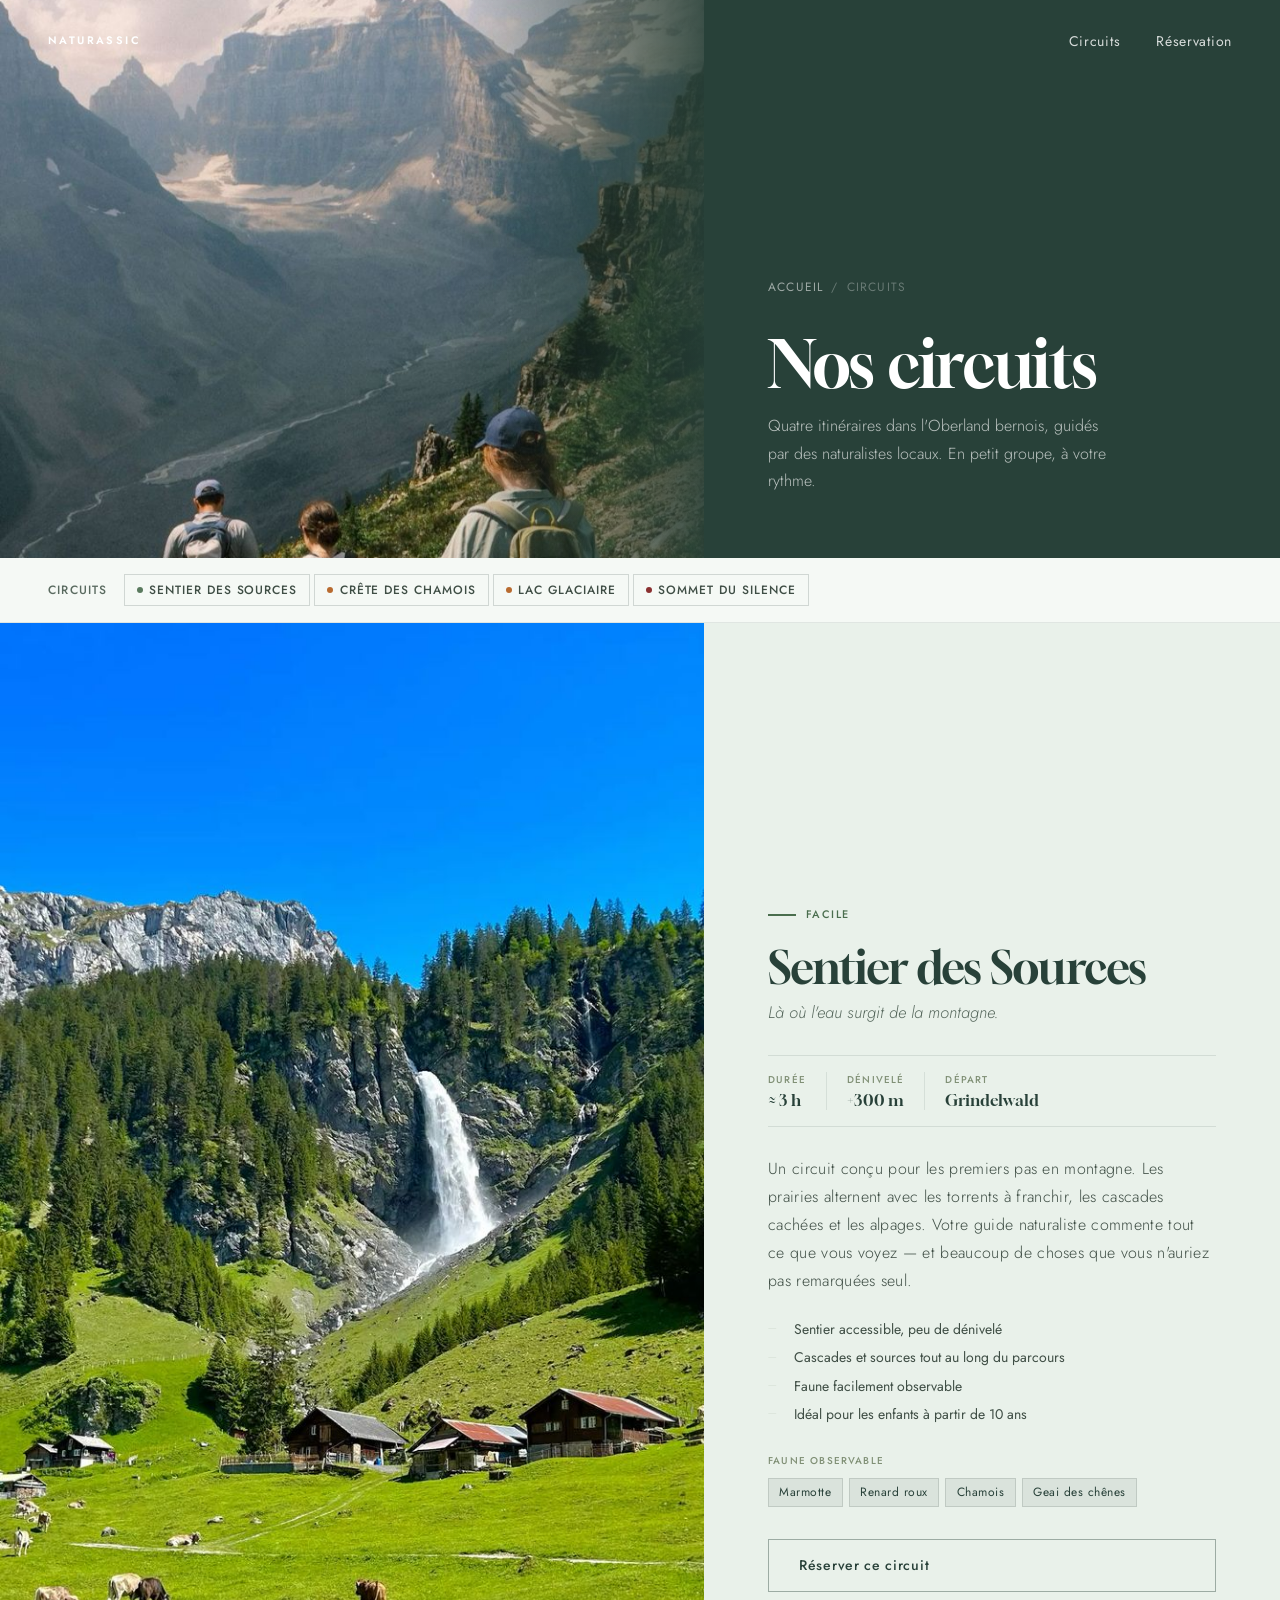
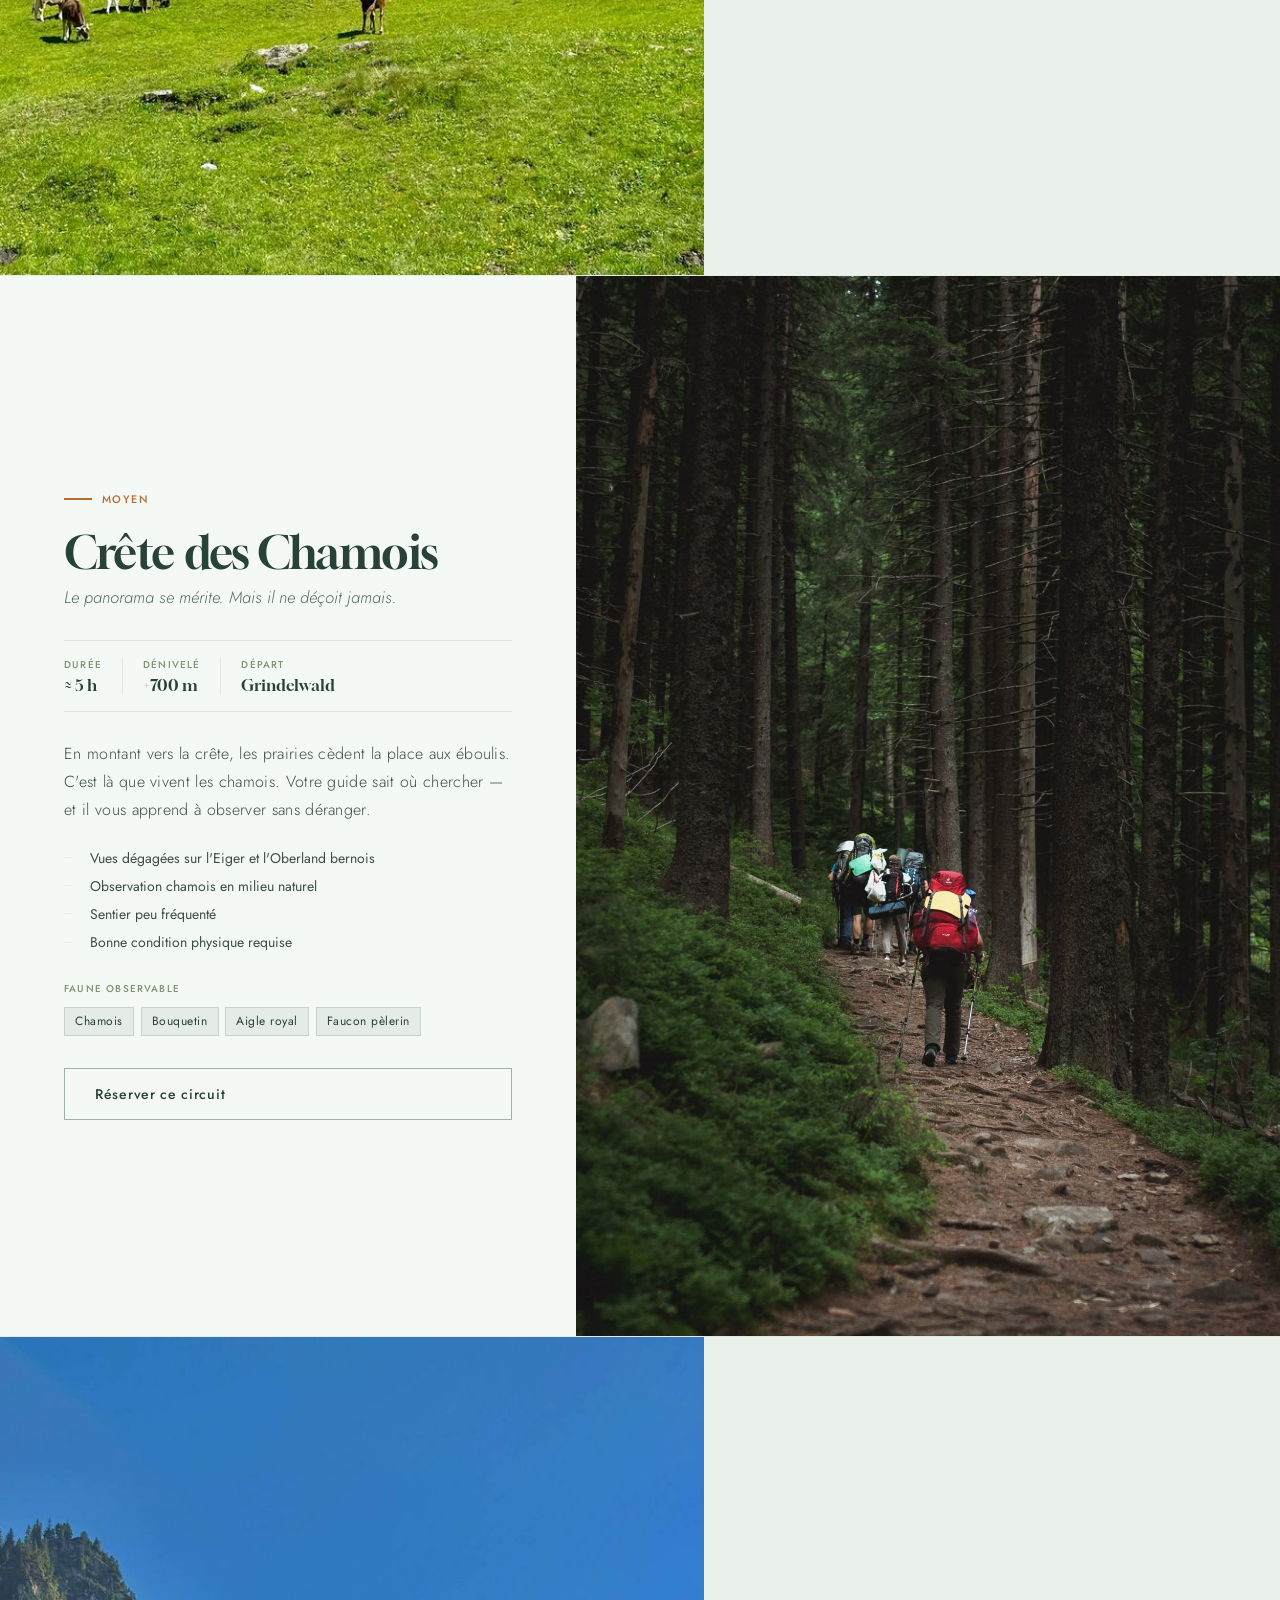
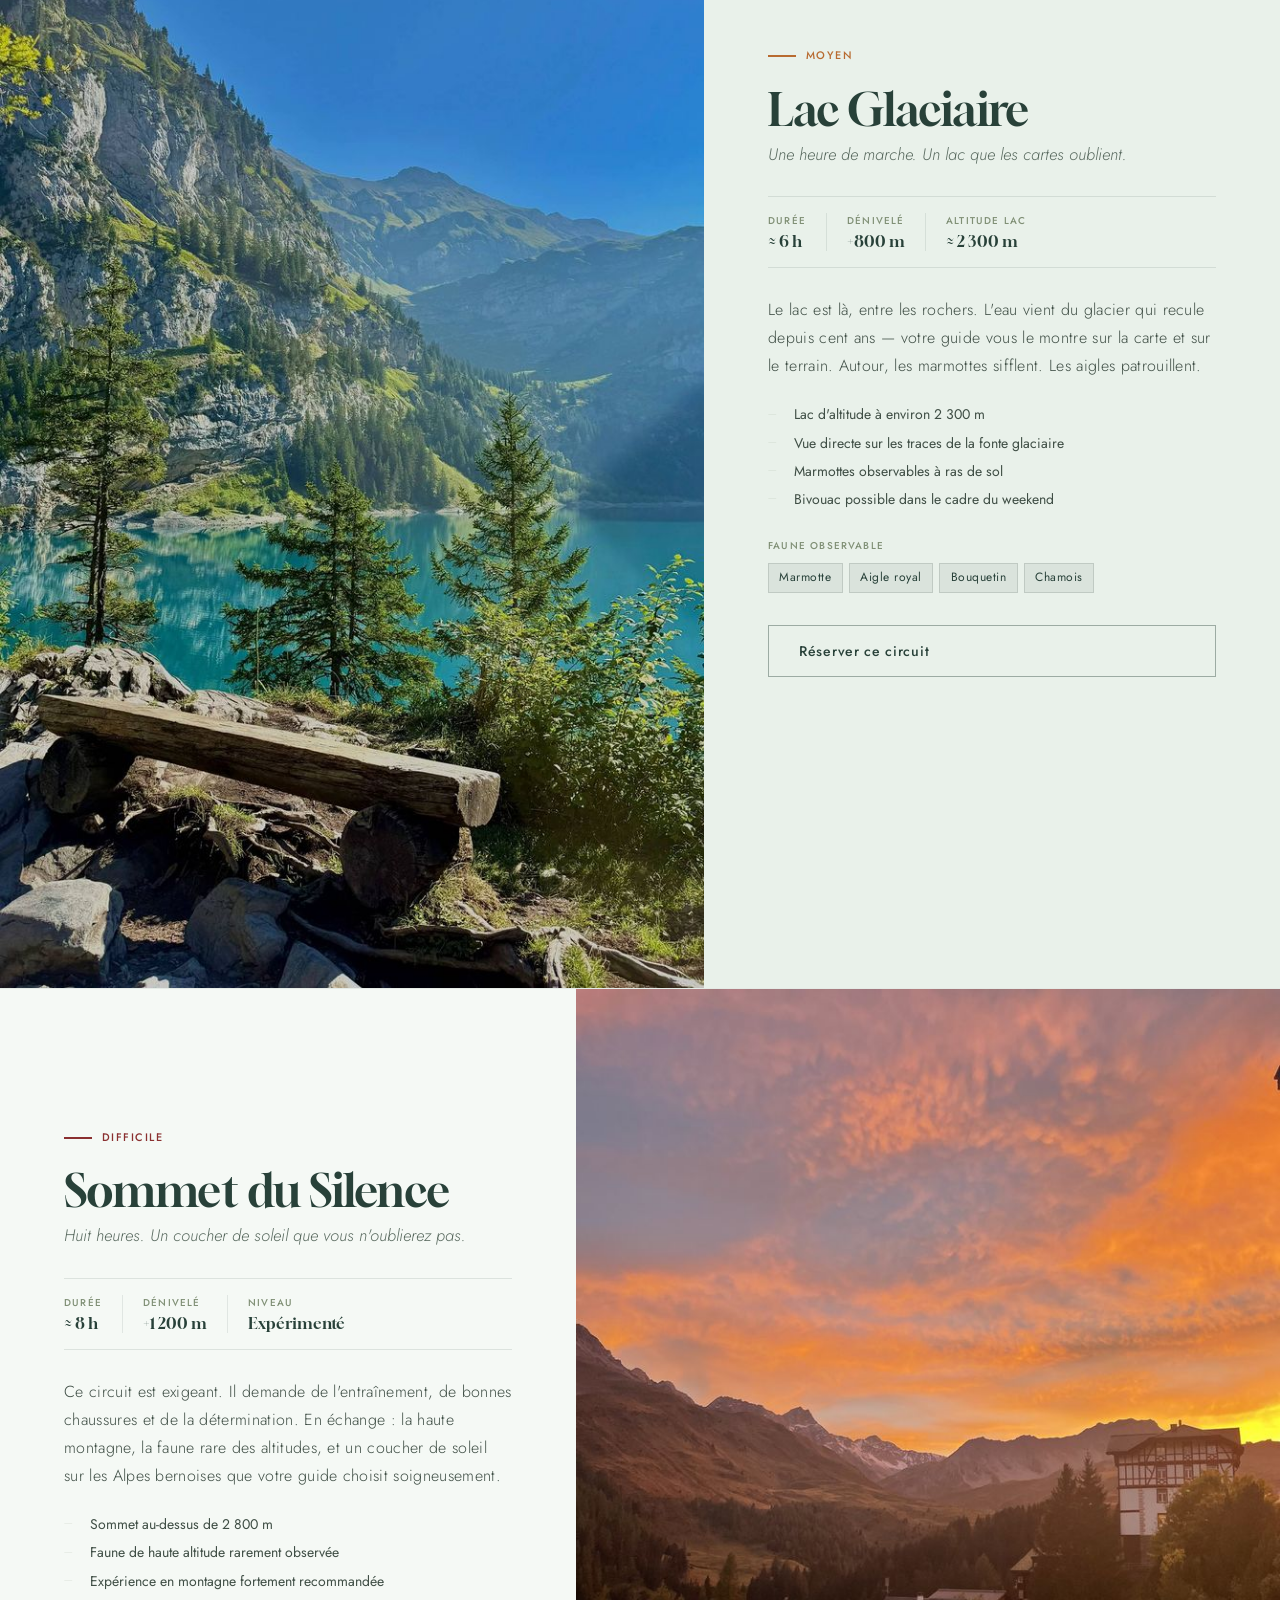
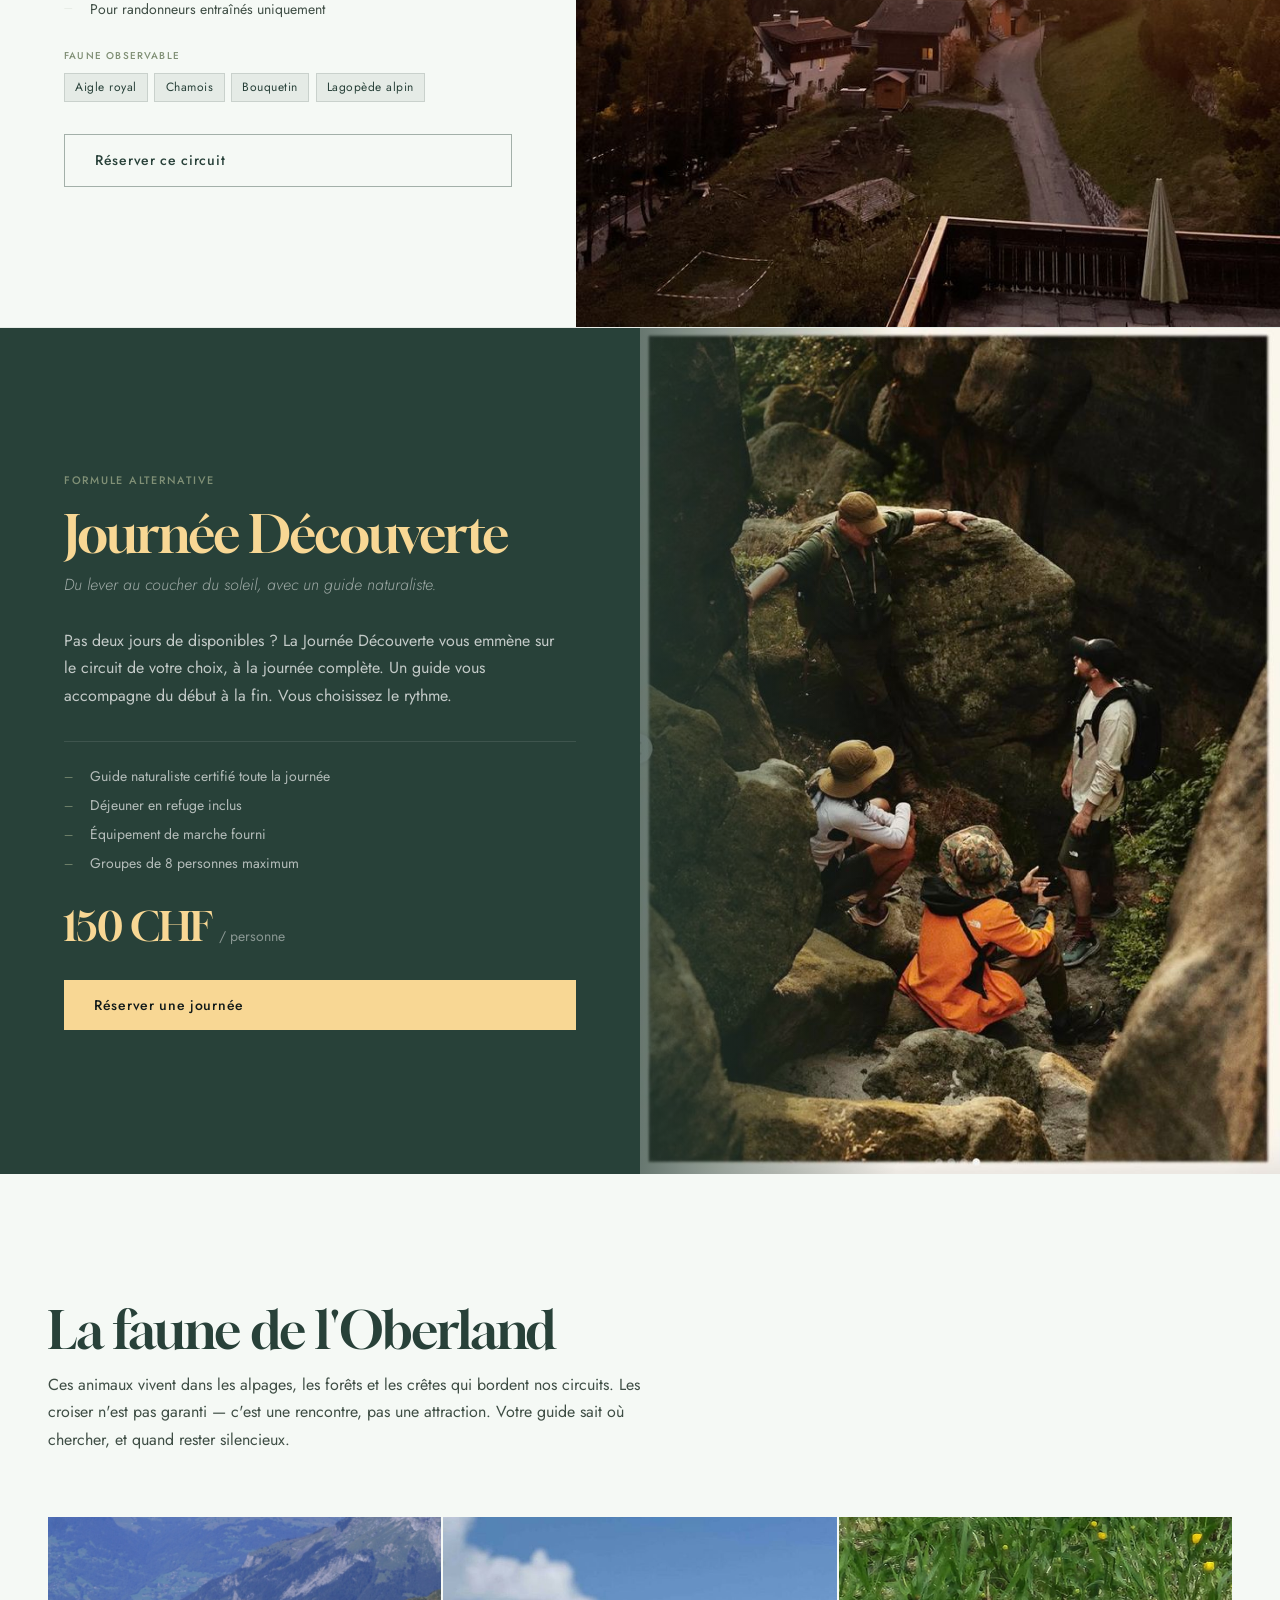
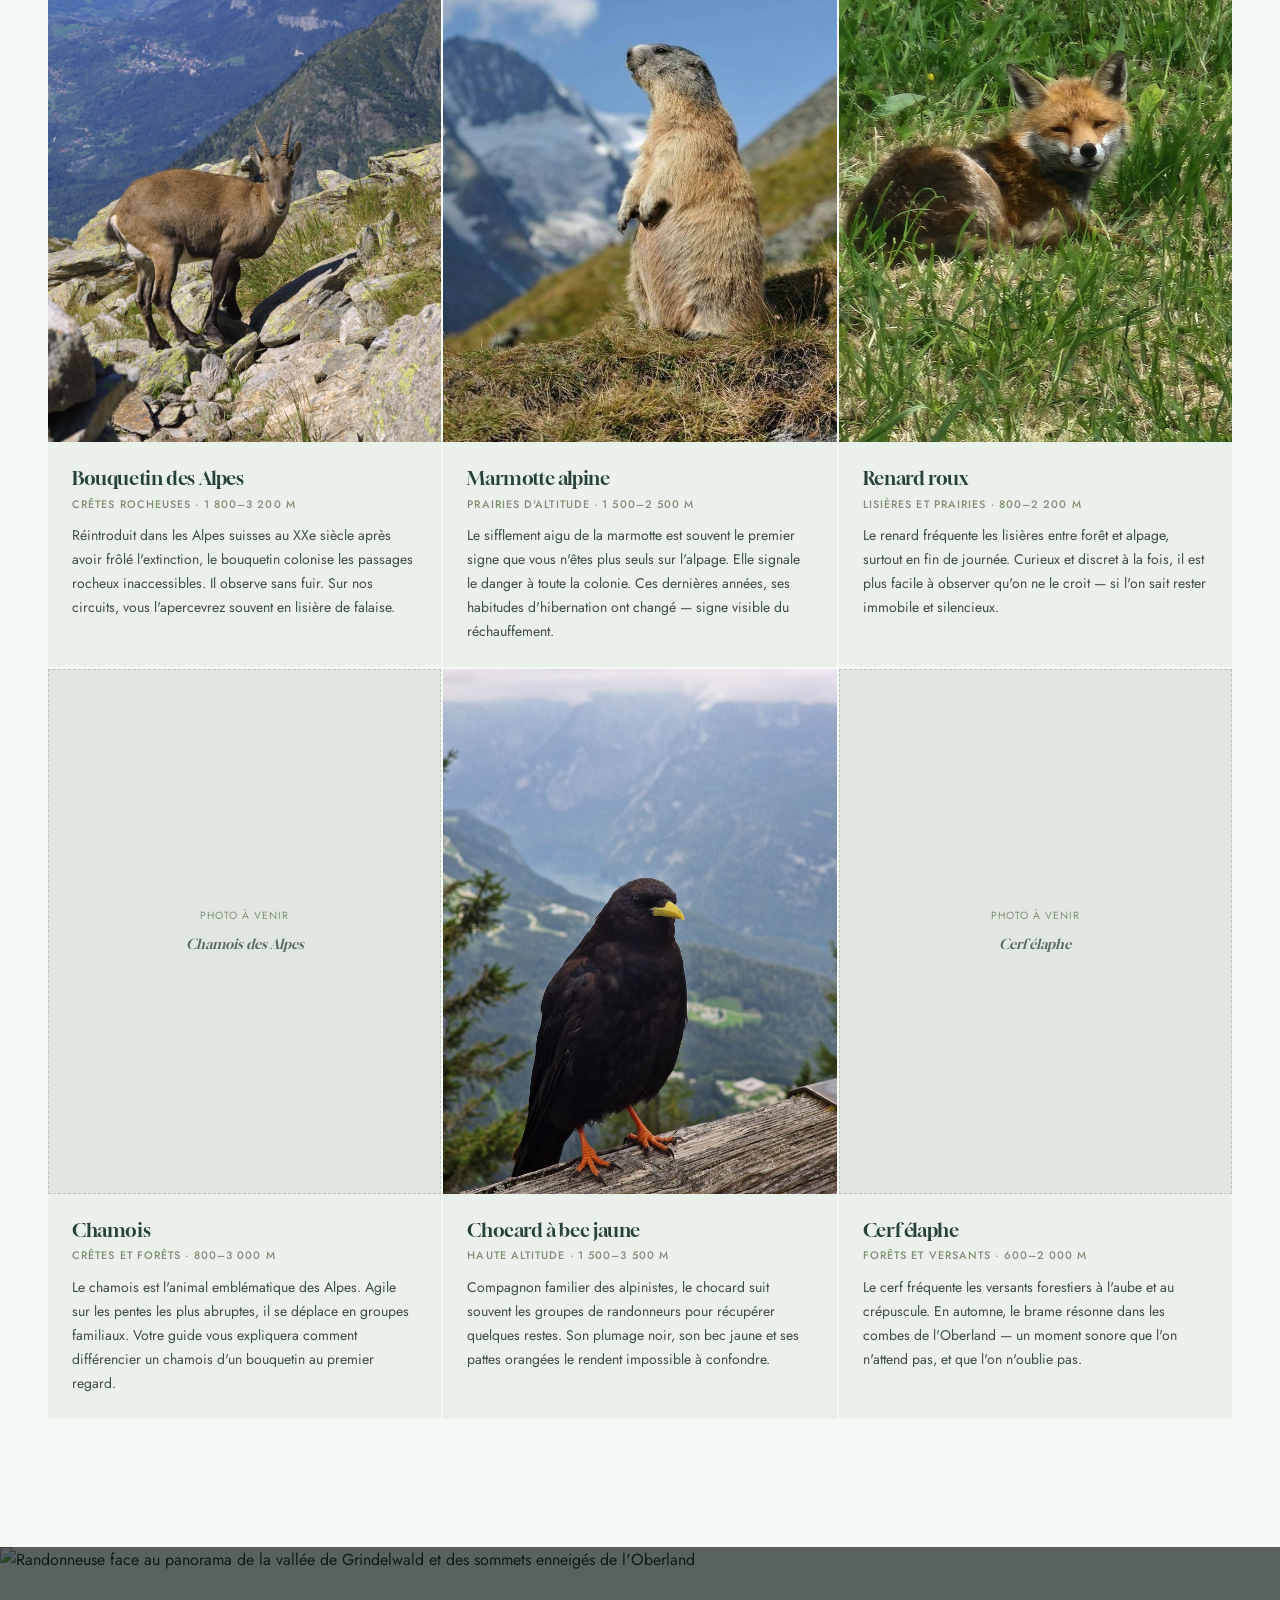
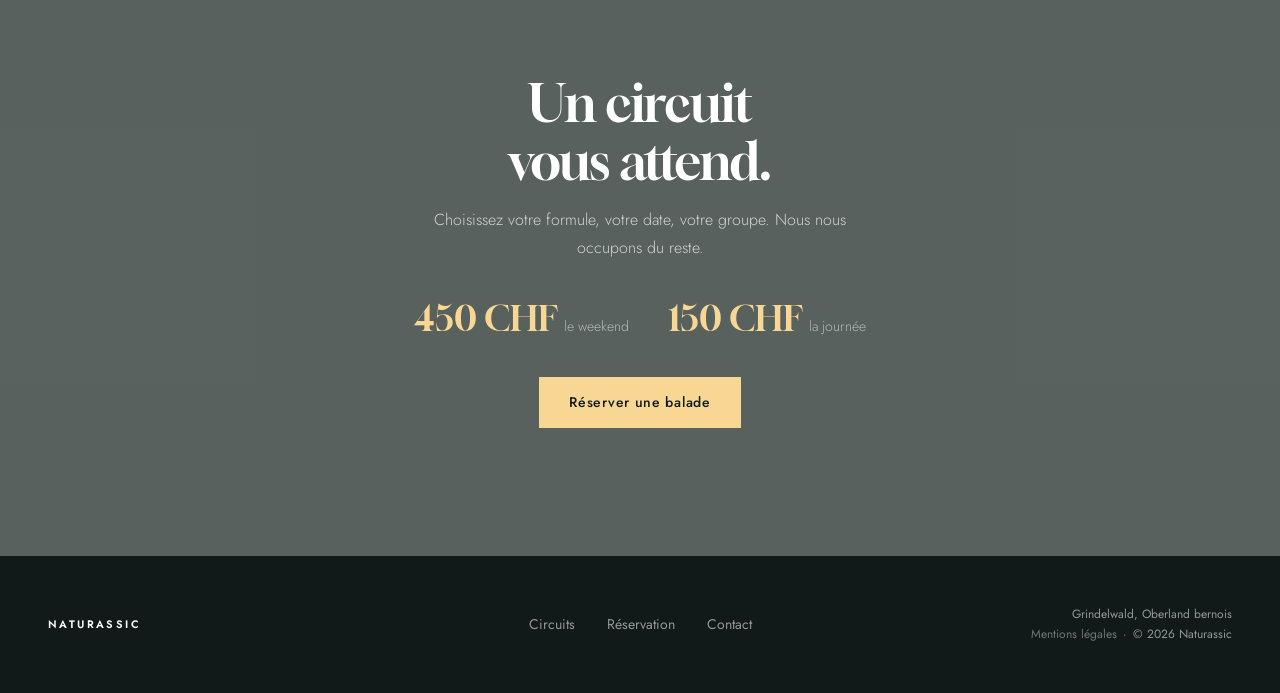
==== circuits.html @ 66b1590e "Initial commit: Naturassic website - 3 pages (Accueil, Circuits+Faune, Réservation) - Accueil: Hero " ====
<!DOCTYPE html>
<html lang="fr">
<head>
  <meta charset="UTF-8">
  <meta name="viewport" content="width=device-width, initial-scale=1.0">

  <title>Nos circuits — Naturassic · Balades nature à Grindelwald</title>
  <meta name="description" content="Découvrez les 4 circuits guidés de Naturassic dans l'Oberland bernois : du Sentier des Sources au Sommet du Silence. Faune alpine, petits groupes, tout inclus.">

  <meta property="og:title"       content="Circuits Naturassic — Grindelwald, Oberland bernois">
  <meta property="og:description" content="4 itinéraires guidés dans les Alpes suisses. Chamois, marmottes, bouquetins — en petit groupe avec un naturaliste local.">
  <meta property="og:type"        content="website">

  <link rel="preconnect" href="https://fonts.googleapis.com">
  <link rel="preconnect" href="https://fonts.gstatic.com" crossorigin>
  <link href="https://fonts.googleapis.com/css2?family=Gloock&family=Jost:ital,wght@0,300;0,400;0,500;0,600;1,300;1,400&display=swap" rel="stylesheet">

  <link rel="stylesheet" href="assets/css/style.css">
  <link rel="stylesheet" href="assets/css/circuits.css">
</head>
<body>

  <!-- ===================================================
       NAVIGATION
  =================================================== -->
  <nav class="nav" role="navigation" aria-label="Navigation principale">
    <a href="index.html" class="nav-logo" aria-label="Naturassic — Accueil">Naturassic</a>
    <ul class="nav-links" role="list">
      <li><a href="circuits.html" aria-current="page">Circuits</a></li>
      <li><a href="reservation.html">Réservation</a></li>
    </ul>
  </nav>


  <!-- ===================================================
       EN-TÊTE PAGE CIRCUITS
  =================================================== -->
  <section class="circuits-page-header" aria-labelledby="circuits-page-title">

    <div class="circuits-page-header-image">
      <img
        src="Dossier%20images%20client%20nature%20claude/image%207.jpg"
        alt="Trois randonneurs de dos sur un sentier alpin en direction d'un sommet enneigé et d'un glacier"
        loading="eager"
        fetchpriority="high"
        width="800"
        height="1200"
      >
    </div>

    <div class="circuits-page-header-text">
      <nav class="breadcrumb" aria-label="Fil d'Ariane">
        <a href="index.html">Accueil</a>
        <span aria-hidden="true">/</span>
        <span aria-current="page">Circuits</span>
      </nav>
      <h1 id="circuits-page-title">Nos circuits</h1>
      <p class="circuits-page-header-intro">
        Quatre itinéraires dans l'Oberland bernois,
        guidés par des naturalistes locaux.
        En petit groupe, à votre rythme.
      </p>
    </div>

  </section>


  <!-- ===================================================
       SOMMAIRE — Ancres rapides
  =================================================== -->
  <nav class="circuits-nav" aria-label="Accès rapide aux circuits">
    <div class="circuits-nav-inner">
      <span class="circuits-nav-label">Circuits</span>
      <a href="#sentier-sources" class="circuit-anchor">
        <span class="circuit-anchor-dot dot-facile" aria-hidden="true"></span>
        Sentier des Sources
      </a>
      <a href="#crete-chamois" class="circuit-anchor">
        <span class="circuit-anchor-dot dot-moyen" aria-hidden="true"></span>
        Crête des Chamois
      </a>
      <a href="#lac-glaciaire" class="circuit-anchor">
        <span class="circuit-anchor-dot dot-moyen" aria-hidden="true"></span>
        Lac Glaciaire
      </a>
      <a href="#sommet-silence" class="circuit-anchor">
        <span class="circuit-anchor-dot dot-difficile" aria-hidden="true"></span>
        Sommet du Silence
      </a>
    </div>
  </nav>


  <!-- ===================================================
       CIRCUIT 1 — Sentier des Sources
       Image gauche · Texte droite
  =================================================== -->
  <section class="circuit-row" id="sentier-sources" aria-labelledby="circuit-1-title">

    <div class="circuit-row-image">
      <img
        src="Dossier%20images%20client%20nature%20claude/image%2012.jpg"
        alt="Cascade alpine dans un vallon verdoyant avec des chalets de bois et des vaches en alpage, Oberland bernois"
        loading="lazy"
        width="736"
        height="1308"
      >
    </div>

    <div class="circuit-row-content">
      <span class="circuit-difficulty facile">Facile</span>
      <h2 id="circuit-1-title">Sentier des Sources</h2>
      <p class="circuit-kicker">Là où l'eau surgit de la montagne.</p>

      <!-- ⚠️ Durée et dénivelé : valeurs à confirmer avec le client -->
      <div class="circuit-stats" aria-label="Caractéristiques du circuit">
        <div class="stat-item">
          <span class="stat-label">Durée</span>
          <span class="stat-value">≈ 3 h</span>
        </div>
        <div class="stat-item">
          <span class="stat-label">Dénivelé</span>
          <span class="stat-value">+300 m</span>
        </div>
        <div class="stat-item">
          <span class="stat-label">Départ</span>
          <span class="stat-value">Grindelwald</span>
        </div>
      </div>

      <p class="circuit-desc">
        Un circuit conçu pour les premiers pas en montagne. Les prairies alternent
        avec les torrents à franchir, les cascades cachées et les alpages.
        Votre guide naturaliste commente tout ce que vous voyez — et beaucoup
        de choses que vous n'auriez pas remarquées seul.
      </p>

      <ul class="circuit-highlights" aria-label="Points forts">
        <li>Sentier accessible, peu de dénivelé</li>
        <li>Cascades et sources tout au long du parcours</li>
        <li>Faune facilement observable</li>
        <li>Idéal pour les enfants à partir de 10 ans</li>
      </ul>

      <div class="circuit-fauna-block">
        <span class="circuit-fauna-label">Faune observable</span>
        <div class="fauna-tags" role="list">
          <span class="fauna-tag" role="listitem">Marmotte</span>
          <span class="fauna-tag" role="listitem">Renard roux</span>
          <span class="fauna-tag" role="listitem">Chamois</span>
          <span class="fauna-tag" role="listitem">Geai des chênes</span>
        </div>
      </div>

      <a href="reservation.html" class="btn btn-outline-dark">
        Réserver ce circuit
      </a>
    </div>

  </section>


  <!-- ===================================================
       CIRCUIT 2 — Crête des Chamois
       Texte gauche · Image droite
  =================================================== -->
  <section class="circuit-row circuit-row--reverse" id="crete-chamois" aria-labelledby="circuit-2-title">

    <div class="circuit-row-image">
      <img
        src="Dossier%20images%20client%20nature%20claude/image%206.jpg"
        alt="File de randonneurs chargés de sacs à dos sur un sentier forestier alpin entre épicéas"
        loading="lazy"
        width="1200"
        height="1807"
      >
    </div>

    <div class="circuit-row-content">
      <span class="circuit-difficulty moyen">Moyen</span>
      <h2 id="circuit-2-title">Crête des Chamois</h2>
      <p class="circuit-kicker">Le panorama se mérite. Mais il ne déçoit jamais.</p>

      <!-- ⚠️ Valeurs à confirmer -->
      <div class="circuit-stats" aria-label="Caractéristiques du circuit">
        <div class="stat-item">
          <span class="stat-label">Durée</span>
          <span class="stat-value">≈ 5 h</span>
        </div>
        <div class="stat-item">
          <span class="stat-label">Dénivelé</span>
          <span class="stat-value">+700 m</span>
        </div>
        <div class="stat-item">
          <span class="stat-label">Départ</span>
          <span class="stat-value">Grindelwald</span>
        </div>
      </div>

      <p class="circuit-desc">
        En montant vers la crête, les prairies cèdent la place aux éboulis.
        C'est là que vivent les chamois. Votre guide sait où chercher —
        et il vous apprend à observer sans déranger.
      </p>

      <ul class="circuit-highlights" aria-label="Points forts">
        <li>Vues dégagées sur l'Eiger et l'Oberland bernois</li>
        <li>Observation chamois en milieu naturel</li>
        <li>Sentier peu fréquenté</li>
        <li>Bonne condition physique requise</li>
      </ul>

      <div class="circuit-fauna-block">
        <span class="circuit-fauna-label">Faune observable</span>
        <div class="fauna-tags" role="list">
          <span class="fauna-tag" role="listitem">Chamois</span>
          <span class="fauna-tag" role="listitem">Bouquetin</span>
          <span class="fauna-tag" role="listitem">Aigle royal</span>
          <span class="fauna-tag" role="listitem">Faucon pèlerin</span>
        </div>
      </div>

      <a href="reservation.html" class="btn btn-outline-dark">
        Réserver ce circuit
      </a>
    </div>

  </section>


  <!-- ===================================================
       CIRCUIT 3 — Lac Glaciaire
       Image gauche · Texte droite
  =================================================== -->
  <section class="circuit-row" id="lac-glaciaire" aria-labelledby="circuit-3-title">

    <div class="circuit-row-image">
      <img
        src="Dossier%20images%20client%20nature%20claude/image%208.jpg"
        alt="Lac alpin aux eaux turquoise entouré de parois rocheuses et de mélèzes, Alpes suisses"
        loading="lazy"
        width="736"
        height="1308"
      >
    </div>

    <div class="circuit-row-content">
      <span class="circuit-difficulty moyen">Moyen</span>
      <h2 id="circuit-3-title">Lac Glaciaire</h2>
      <p class="circuit-kicker">Une heure de marche. Un lac que les cartes oublient.</p>

      <!-- ⚠️ Valeurs à confirmer -->
      <div class="circuit-stats" aria-label="Caractéristiques du circuit">
        <div class="stat-item">
          <span class="stat-label">Durée</span>
          <span class="stat-value">≈ 6 h</span>
        </div>
        <div class="stat-item">
          <span class="stat-label">Dénivelé</span>
          <span class="stat-value">+800 m</span>
        </div>
        <div class="stat-item">
          <span class="stat-label">Altitude lac</span>
          <span class="stat-value">≈ 2 300 m</span>
        </div>
      </div>

      <p class="circuit-desc">
        Le lac est là, entre les rochers. L'eau vient du glacier qui recule
        depuis cent ans — votre guide vous le montre sur la carte et sur
        le terrain. Autour, les marmottes sifflent. Les aigles patrouillent.
      </p>

      <ul class="circuit-highlights" aria-label="Points forts">
        <li>Lac d'altitude à environ 2 300 m</li>
        <li>Vue directe sur les traces de la fonte glaciaire</li>
        <li>Marmottes observables à ras de sol</li>
        <li>Bivouac possible dans le cadre du weekend</li>
      </ul>

      <div class="circuit-fauna-block">
        <span class="circuit-fauna-label">Faune observable</span>
        <div class="fauna-tags" role="list">
          <span class="fauna-tag" role="listitem">Marmotte</span>
          <span class="fauna-tag" role="listitem">Aigle royal</span>
          <span class="fauna-tag" role="listitem">Bouquetin</span>
          <span class="fauna-tag" role="listitem">Chamois</span>
        </div>
      </div>

      <a href="reservation.html" class="btn btn-outline-dark">
        Réserver ce circuit
      </a>
    </div>

  </section>


  <!-- ===================================================
       CIRCUIT 4 — Sommet du Silence
       Texte gauche · Image droite
  =================================================== -->
  <section class="circuit-row circuit-row--reverse" id="sommet-silence" aria-labelledby="circuit-4-title">

    <div class="circuit-row-image">
      <img
        src="Dossier%20images%20client%20nature%20claude/image%2011.jpg"
        alt="Village alpin au coucher de soleil, ciel embrasé orange et rouge sur les sommets enneigés, Alpes suisses"
        loading="lazy"
        width="736"
        height="981"
      >
    </div>

    <div class="circuit-row-content">
      <span class="circuit-difficulty difficile">Difficile</span>
      <h2 id="circuit-4-title">Sommet du Silence</h2>
      <p class="circuit-kicker">Huit heures. Un coucher de soleil que vous n'oublierez pas.</p>

      <!-- ⚠️ Valeurs à confirmer -->
      <div class="circuit-stats" aria-label="Caractéristiques du circuit">
        <div class="stat-item">
          <span class="stat-label">Durée</span>
          <span class="stat-value">≈ 8 h</span>
        </div>
        <div class="stat-item">
          <span class="stat-label">Dénivelé</span>
          <span class="stat-value">+1 200 m</span>
        </div>
        <div class="stat-item">
          <span class="stat-label">Niveau</span>
          <span class="stat-value">Expérimenté</span>
        </div>
      </div>

      <p class="circuit-desc">
        Ce circuit est exigeant. Il demande de l'entraînement, de bonnes
        chaussures et de la détermination. En échange : la haute montagne,
        la faune rare des altitudes, et un coucher de soleil sur les Alpes
        bernoises que votre guide choisit soigneusement.
      </p>

      <ul class="circuit-highlights" aria-label="Points forts">
        <li>Sommet au-dessus de 2 800 m</li>
        <li>Faune de haute altitude rarement observée</li>
        <li>Expérience en montagne fortement recommandée</li>
        <li>Pour randonneurs entraînés uniquement</li>
      </ul>

      <div class="circuit-fauna-block">
        <span class="circuit-fauna-label">Faune observable</span>
        <div class="fauna-tags" role="list">
          <span class="fauna-tag" role="listitem">Aigle royal</span>
          <span class="fauna-tag" role="listitem">Chamois</span>
          <span class="fauna-tag" role="listitem">Bouquetin</span>
          <span class="fauna-tag" role="listitem">Lagopède alpin</span>
        </div>
      </div>

      <a href="reservation.html" class="btn btn-outline-dark">
        Réserver ce circuit
      </a>
    </div>

  </section>


  <!-- ===================================================
       JOURNÉE DÉCOUVERTE
  =================================================== -->
  <section class="journee-section" aria-labelledby="journee-title">

    <div class="journee-content">
      <p class="journee-eyebrow">Formule alternative</p>
      <h2 id="journee-title">Journée Découverte</h2>
      <p class="journee-kicker">Du lever au coucher du soleil, avec un guide naturaliste.</p>

      <p class="journee-desc">
        Pas deux jours de disponibles ? La Journée Découverte vous emmène
        sur le circuit de votre choix, à la journée complète. Un guide vous
        accompagne du début à la fin. Vous choisissez le rythme.
      </p>

      <ul class="journee-included" role="list">
        <li>Guide naturaliste certifié toute la journée</li>
        <li>Déjeuner en refuge inclus</li>
        <li>Équipement de marche fourni</li>
        <li>Groupes de 8 personnes maximum</li>
      </ul>

      <div class="journee-price" aria-label="Tarif journée">
        <span class="journee-price-amount">150 CHF</span>
        <span class="journee-price-label">/ personne</span>
      </div>

      <a href="reservation.html" class="btn btn-primary">
        Réserver une journée
      </a>
    </div>

    <div class="journee-image" aria-hidden="true">
      <img
        src="Dossier%20images%20client%20nature%20claude/4ff553a025b2c286411e362a2a2c534b.jpg"
        alt="Guide naturaliste accompagnant un petit groupe de randonneurs dans un passage rocheux en forêt alpine"
        loading="lazy"
        width="735"
        height="971"
      >
    </div>

  </section>


  <!-- ===================================================
       GALERIE FAUNE ALPINE
  =================================================== -->
  <section class="faune-alpine" aria-labelledby="faune-alpine-title">
    <div class="section-inner">

      <div class="faune-alpine-header reveal">
        <h2 id="faune-alpine-title">La faune de l'Oberland</h2>
        <p>
          Ces animaux vivent dans les alpages, les forêts et les crêtes
          qui bordent nos circuits. Les croiser n'est pas garanti — c'est
          une rencontre, pas une attraction. Votre guide sait où chercher,
          et quand rester silencieux.
        </p>
      </div>

      <div class="faune-grid" role="list">

        <!-- Bouquetin — HD, droits OK -->
        <article class="faune-card" role="listitem">
          <div class="faune-card-image">
            <img
              src="Dossier%20images%20client%20nature%20claude/2.jpg"
              alt="Bouquetin des Alpes debout sur des rochers en altitude, fond de vallée alpine"
              loading="lazy"
              width="1200"
              height="1800"
            >
          </div>
          <div class="faune-card-body">
            <h3 class="faune-card-name">Bouquetin des Alpes</h3>
            <p class="faune-card-habitat">Crêtes rocheuses · 1 800–3 200 m</p>
            <p class="faune-card-desc">
              Réintroduit dans les Alpes suisses au XXe siècle après avoir
              frôlé l'extinction, le bouquetin colonise les passages rocheux
              inaccessibles. Il observe sans fuir. Sur nos circuits,
              vous l'apercevrez souvent en lisière de falaise.
            </p>
          </div>
        </article>

        <!-- Marmotte — 13.jpg, Alpes, OK -->
        <article class="faune-card" role="listitem">
          <div class="faune-card-image">
            <img
              src="Dossier%20images%20client%20nature%20claude/13.jpg"
              alt="Marmotte alpine debout sur un rocher herbeux, glacier et sommet enneigé en arrière-plan"
              loading="lazy"
              width="600"
              height="900"
            >
          </div>
          <div class="faune-card-body">
            <h3 class="faune-card-name">Marmotte alpine</h3>
            <p class="faune-card-habitat">Prairies d'altitude · 1 500–2 500 m</p>
            <p class="faune-card-desc">
              Le sifflement aigu de la marmotte est souvent le premier signe
              que vous n'êtes plus seuls sur l'alpage. Elle signale le danger
              à toute la colonie. Ces dernières années, ses habitudes
              d'hibernation ont changé — signe visible du réchauffement.
            </p>
          </div>
        </article>

        <!-- Renard roux — propre -->
        <article class="faune-card" role="listitem">
          <div class="faune-card-image">
            <img
              src="Dossier%20images%20client%20nature%20claude/6.jpg"
              alt="Renard roux allongé dans l'herbe d'un alpage, pelage roux et blanc lumineux"
              loading="lazy"
              width="736"
              height="981"
            >
          </div>
          <div class="faune-card-body">
            <h3 class="faune-card-name">Renard roux</h3>
            <p class="faune-card-habitat">Lisières et prairies · 800–2 200 m</p>
            <p class="faune-card-desc">
              Le renard fréquente les lisières entre forêt et alpage, surtout
              en fin de journée. Curieux et discret à la fois, il est plus
              facile à observer qu'on ne le croit — si l'on sait rester
              immobile et silencieux.
            </p>
          </div>
        </article>

        <!-- Chamois — droits à confirmer (chamois.jpg) -->
        <!-- TODO: chamois.jpg a un watermark © Sandy Tanase — confirmer droits avant usage -->
        <article class="faune-card" role="listitem">
          <div class="faune-card-image faune-card-placeholder" aria-label="Photo chamois — en cours">
            <span>Photo à venir</span>
            <span>Chamois des Alpes</span>
          </div>
          <div class="faune-card-body">
            <h3 class="faune-card-name">Chamois</h3>
            <p class="faune-card-habitat">Crêtes et forêts · 800–3 000 m</p>
            <p class="faune-card-desc">
              Le chamois est l'animal emblématique des Alpes. Agile sur
              les pentes les plus abruptes, il se déplace en groupes familiaux.
              Votre guide vous expliquera comment différencier un chamois
              d'un bouquetin au premier regard.
            </p>
          </div>
        </article>

        <!-- Chocard à bec jaune — 5.jpg, identifié honnêtement -->
        <article class="faune-card" role="listitem">
          <div class="faune-card-image">
            <img
              src="Dossier%20images%20client%20nature%20claude/5.jpg"
              alt="Chocard à bec jaune perché sur une rambarde en bois, panorama alpin derrière lui"
              loading="lazy"
              width="736"
              height="981"
            >
          </div>
          <div class="faune-card-body">
            <h3 class="faune-card-name">Chocard à bec jaune</h3>
            <p class="faune-card-habitat">Haute altitude · 1 500–3 500 m</p>
            <p class="faune-card-desc">
              Compagnon familier des alpinistes, le chocard suit souvent
              les groupes de randonneurs pour récupérer quelques restes.
              Son plumage noir, son bec jaune et ses pattes orangées
              le rendent impossible à confondre.
            </p>
          </div>
        </article>

        <!-- Cerf élaphe — pas de photo -->
        <!-- TODO: ajouter photo cerf -->
        <article class="faune-card" role="listitem">
          <div class="faune-card-image faune-card-placeholder" aria-label="Photo cerf — en cours">
            <span>Photo à venir</span>
            <span>Cerf élaphe</span>
          </div>
          <div class="faune-card-body">
            <h3 class="faune-card-name">Cerf élaphe</h3>
            <p class="faune-card-habitat">Forêts et versants · 600–2 000 m</p>
            <p class="faune-card-desc">
              Le cerf fréquente les versants forestiers à l'aube et au
              crépuscule. En automne, le brame résonne dans les combes de
              l'Oberland — un moment sonore que l'on n'attend pas, et
              que l'on n'oublie pas.
            </p>
          </div>
        </article>

      </div><!-- /.faune-grid -->
    </div>
  </section>


  <!-- ===================================================
       CTA FINAL — Réservation
  =================================================== -->
  <section class="cta-section" aria-labelledby="cta-circuits-title">

    <!-- Image : lucas wesney, Grindelwald/Eiger — Unsplash License -->
    <img
      class="cta-bg"
      src="https://images.unsplash.com/photo-1533850595620-7b1711221751?auto=format&fit=crop&w=2400&q=85"
      alt="Randonneuse face au panorama de la vallée de Grindelwald et des sommets enneigés de l'Oberland"
      loading="lazy"
      width="2400"
      height="1600"
    >
    <div class="cta-overlay" aria-hidden="true"></div>

    <div class="section-inner">
      <div class="cta-content">

        <h2 id="cta-circuits-title" class="reveal">Un circuit<br>vous attend.</h2>
        <p class="cta-sub reveal">
          Choisissez votre formule, votre date, votre groupe.
          Nous nous occupons du reste.
        </p>

        <div class="cta-prices reveal" aria-label="Tarifs">
          <div class="cta-price">
            <span class="cta-price-amount">450 CHF</span>
            <span class="cta-price-label">le weekend</span>
          </div>
          <div class="cta-price">
            <span class="cta-price-amount">150 CHF</span>
            <span class="cta-price-label">la journée</span>
          </div>
        </div>

        <a href="reservation.html" class="btn btn-primary reveal">
          Réserver une balade
        </a>

      </div>
    </div>

  </section>


  <!-- ===================================================
       FOOTER
  =================================================== -->
  <footer class="footer" role="contentinfo">
    <div class="footer-inner">

      <p class="footer-brand">Naturassic</p>

      <nav aria-label="Navigation pied de page">
        <ul class="footer-links" role="list">
          <li><a href="circuits.html" aria-current="page">Circuits</a></li>
          <li><a href="reservation.html">Réservation</a></li>
          <li><a href="mailto:contact@naturassic.ch">Contact</a></li>
        </ul>
      </nav>

      <p class="footer-meta">
        Grindelwald, Oberland bernois<br>
        <a href="#">Mentions légales</a>&ensp;&middot;&ensp;<span>&copy;&nbsp;2026 Naturassic</span>
      </p>

    </div>
  </footer>


  <!-- Scripts -->
  <script src="https://cdn.jsdelivr.net/npm/gsap@3.12.5/dist/gsap.min.js"></script>
  <script src="https://cdn.jsdelivr.net/npm/gsap@3.12.5/dist/ScrollTrigger.min.js"></script>
  <script src="assets/js/circuits.js"></script>

</body>
</html>
---- assets/css/style.css ----
/* =========================================
   NATURASSIC — Feuille de style principale
   Palette : Emerald #284139 · Wasabi #809076
            Khaki #F8D794 · Earth #B86B30 · Noir #111A19
   Typo : Gloock (display) + Jost (body)
========================================= */

/* ---- TOKENS ---- */
:root {
  /* Couleurs brand */
  --emerald:   #284139;
  --wasabi:    #809076;
  --khaki:     #F8D794;
  --earth:     #B86B30;
  --noir:      #111A19;

  /* Surfaces */
  --bg-light:  oklch(97.8% 0.008 145);  /* blanc légèrement teinté vert — pas beige */
  --bg-mid:    oklch(95%   0.013 148);  /* fond sections alternées */

  /* Texte sur fond clair */
  --text-primary:   var(--noir);
  --text-secondary: #3f4e45;
  --text-muted:     #5a6b60;

  /* Typographie */
  --font-display: 'Gloock', Georgia, serif;
  --font-body:    'Jost', 'Segoe UI', system-ui, sans-serif;

  /* Échelle de taille (clamp fluid) */
  --size-hero:    clamp(2.8rem, 6.5vw, 5.5rem);
  --size-section: clamp(2rem,   4vw,   3.2rem);
  --size-card:    clamp(1.2rem, 1.8vw, 1.5rem);
  --size-base:    1rem;
  --size-sm:      0.875rem;
  --size-xs:      0.75rem;

  /* Espacements */
  --space-section: clamp(5rem, 10vw, 10rem);
  --space-xl:      clamp(3rem, 5vw,  5rem);
  --space-lg:      clamp(2rem, 3vw,  3rem);
  --space-md:      clamp(1rem, 2vw,  1.5rem);
  --space-sm:      0.75rem;

  /* Divers */
  --radius:     3px;
  --transition: 300ms ease;
  --max-w:      1280px;
  --gutter:     clamp(1.25rem, 4vw, 3rem);

  /* z-index sémantique */
  --z-base:     1;
  --z-overlay:  10;
  --z-sticky:   100;
}

/* ---- RESET ---- */
*, *::before, *::after { box-sizing: border-box; margin: 0; padding: 0; }

html {
  font-size: 16px;
  scroll-behavior: smooth;
  -webkit-font-smoothing: antialiased;
  -moz-osx-font-smoothing: grayscale;
}

body {
  font-family: var(--font-body);
  font-weight: 400;
  color: var(--text-primary);
  background-color: var(--bg-light);
  line-height: 1.6;
  overflow-x: hidden;
}

img { display: block; max-width: 100%; height: auto; }
a   { color: inherit; text-decoration: none; }
ul  { list-style: none; }

/* ---- TYPOGRAPHIE ---- */
h1, h2, h3 {
  font-family: var(--font-display);
  font-weight: 400;
  line-height: 1.12;
  text-wrap: balance;
  letter-spacing: -0.02em;
}

h1 { font-size: var(--size-hero); }
h2 { font-size: var(--size-section); }
h3 { font-size: var(--size-card); }

p {
  max-width: 65ch;
  line-height: 1.72;
}

/* Utilitaire accessibilité */
.visually-hidden {
  position: absolute;
  width: 1px; height: 1px;
  padding: 0; margin: -1px;
  overflow: hidden;
  clip: rect(0,0,0,0);
  white-space: nowrap;
  border: 0;
}


/* =========================================
   NAVIGATION
========================================= */
.nav {
  position: fixed;
  top: 0; left: 0; right: 0;
  z-index: var(--z-sticky);
  padding: 1.75rem var(--gutter);
  display: flex;
  justify-content: space-between;
  align-items: center;
  transition: background-color 400ms ease, padding 400ms ease,
              backdrop-filter 400ms ease;
}

.nav.scrolled {
  background-color: rgba(40, 65, 57, 0.97);
  backdrop-filter: blur(8px);
  -webkit-backdrop-filter: blur(8px);
  padding: 1rem var(--gutter);
}

.nav-logo {
  font-family: var(--font-body);
  font-weight: 600;
  font-size: 0.68rem;
  letter-spacing: 0.22em;
  text-transform: uppercase;
  color: #fff;
}

.nav-links {
  display: flex;
  gap: 2.25rem;
}

.nav-links a {
  font-size: var(--size-sm);
  font-weight: 400;
  color: rgba(255,255,255,0.82);
  letter-spacing: 0.05em;
  transition: color var(--transition);
  position: relative;
}

.nav-links a::after {
  content: '';
  position: absolute;
  bottom: -3px; left: 0;
  width: 0; height: 1px;
  background: var(--khaki);
  transition: width var(--transition);
}

.nav-links a:hover { color: #fff; }
.nav-links a:hover::after { width: 100%; }


/* =========================================
   HERO — Split éditorial 55/45
========================================= */
.hero {
  height: 100vh;
  min-height: 620px;
  display: grid;
  grid-template-columns: 55fr 45fr;
  overflow: hidden;
}

/* Panneau gauche — photo */
.hero-image-panel {
  position: relative;
  overflow: hidden;
}

/* Fondu droit vers l'emerald pour liaison douce entre les deux panneaux */
.hero-image-panel::after {
  content: '';
  position: absolute;
  inset: 0;
  background: linear-gradient(to right, transparent 65%, rgba(40,65,57,0.9) 100%);
  pointer-events: none;
  z-index: 1;
}

.hero-image {
  width: 100%;
  height: 100%;
  object-fit: cover;
  object-position: center 50%;
  will-change: transform;
  display: block;
}

/* Panneau droit — texte sur fond emerald */
.hero-text-panel {
  background: var(--emerald);
  display: flex;
  flex-direction: column;
  justify-content: flex-end;
  padding: 0 clamp(2.5rem, 5vw, 4.5rem) clamp(3rem, 6vw, 5rem);
  position: relative;
}

.hero-tag {
  display: block;
  font-size: var(--size-xs);
  font-weight: 400;
  letter-spacing: 0.18em;
  text-transform: uppercase;
  color: rgba(248, 215, 148, 0.85);
  margin-bottom: 1.25rem;
}

.hero h1 {
  color: #fff;
  max-width: 12ch;
  margin-bottom: 1.25rem;
}

.hero-sub {
  font-size: clamp(0.95rem, 1.2vw, 1.05rem);
  color: rgba(255, 255, 255, 0.72);
  font-weight: 300;
  margin-bottom: 2.25rem;
  max-width: 40ch;
}

/* Indicateur scroll — ancré en bas à droite du panneau texte */
.hero-scroll {
  position: absolute;
  bottom: 2.25rem;
  right: clamp(1.5rem, 3vw, 2.5rem);
  display: flex;
  flex-direction: column;
  align-items: center;
  gap: 0.5rem;
  color: rgba(255,255,255,0.35);
  font-size: 0.65rem;
  letter-spacing: 0.14em;
  text-transform: uppercase;
}

.hero-scroll-line {
  width: 1px;
  height: 2.75rem;
  background: rgba(255,255,255,0.2);
  transform-origin: top center;
  animation: scrollDown 2.2s ease-in-out infinite;
}

@keyframes scrollDown {
  0%        { transform: scaleY(0); opacity: 0; transform-origin: top center; }
  25%       { opacity: 0.6; }
  75%       { transform: scaleY(1); opacity: 0.2; }
  100%      { transform: scaleY(1); opacity: 0; }
}

/* ---- Mobile hero : retour full-screen avec overlay ---- */
@media (max-width: 768px) {
  .hero {
    display: block;
    position: relative;
  }

  .hero-image-panel {
    position: absolute;
    inset: 0;
  }

  .hero-image-panel::after {
    background: rgba(17,26,25,0.62);
  }

  .hero-text-panel {
    background: transparent;
    position: relative;
    z-index: var(--z-overlay);
    height: 100vh;
    min-height: 620px;
    padding: 0 var(--gutter) clamp(3rem, 6vw, 5rem);
    justify-content: flex-end;
  }
}


/* =========================================
   BOUTONS
========================================= */
.btn {
  display: inline-flex;
  align-items: center;
  gap: 0.5rem;
  padding: 0.875rem 1.875rem;
  font-family: var(--font-body);
  font-size: var(--size-sm);
  font-weight: 500;
  letter-spacing: 0.05em;
  border: none;
  cursor: pointer;
  transition: background-color var(--transition), color var(--transition),
              border-color var(--transition);
  text-decoration: none;
}

.btn-primary {
  background: var(--khaki);
  color: var(--noir);
}

.btn-primary:hover {
  background: var(--earth);
  color: #fff;
}

.btn-outline-light {
  background: transparent;
  color: #fff;
  border: 1px solid rgba(255,255,255,0.38);
}

.btn-outline-light:hover {
  border-color: var(--khaki);
  color: var(--khaki);
}

.btn-outline-dark {
  background: transparent;
  color: var(--emerald);
  border: 1px solid rgba(40,65,57,0.4);
}

.btn-outline-dark:hover {
  background: var(--emerald);
  color: #fff;
}


/* =========================================
   LAYOUT UTILITAIRES
========================================= */
.section-inner {
  max-width: var(--max-w);
  margin: 0 auto;
  padding: var(--space-section) var(--gutter);
}

.section-dark {
  background-color: var(--emerald);
}

.section-dark h2, .section-dark h3 { color: #fff; }
.section-dark p  { color: rgba(255,255,255,0.72); }
.section-dark .text-muted { color: var(--wasabi); }


/* =========================================
   SECTION 2 — PROPOSITIONS
========================================= */
.propositions { background: var(--bg-light); }

.propositions-list {
  border-top: 1px solid rgba(40, 65, 57, 0.14);
}

.proposition-item {
  display: grid;
  grid-template-columns: 220px 1fr;
  gap: 2rem;
  padding: 2.75rem 0;
  border-bottom: 1px solid rgba(40, 65, 57, 0.1);
  align-items: start;
}

.proposition-label {
  font-family: var(--font-display);
  font-size: 1.4rem;
  font-weight: 400;
  color: var(--emerald);
  padding-top: 0.1em;
  line-height: 1.3;
}

.proposition-text {
  font-size: var(--size-base);
  color: var(--text-secondary);
  line-height: 1.75;
  max-width: 58ch;
}


/* =========================================
   SECTION 3 — CIRCUITS
========================================= */
.circuits { background: var(--emerald); }

.circuits-header {
  display: flex;
  justify-content: space-between;
  align-items: flex-end;
  margin-bottom: 2.5rem;
  flex-wrap: wrap;
  gap: 1.5rem;
}

.circuits-eyebrow {
  font-size: var(--size-xs);
  font-weight: 500;
  letter-spacing: 0.16em;
  text-transform: uppercase;
  color: var(--wasabi);
  margin-bottom: 0.75rem;
}

.circuits-grid {
  display: grid;
  grid-template-columns: repeat(2, 1fr);
  gap: 2px;
}

.circuit-card {
  position: relative;
  overflow: hidden;
  aspect-ratio: 3 / 4;
  cursor: pointer;
  display: block;
}

.circuit-card img {
  width: 100%;
  height: 100%;
  object-fit: cover;
  transition: transform 700ms ease;
}

.circuit-card:hover img,
.circuit-card:focus-visible img {
  transform: scale(1.04);
}

.circuit-overlay {
  position: absolute;
  inset: 0;
  background: linear-gradient(
    to top,
    rgba(17, 26, 25, 0.88) 0%,
    rgba(17, 26, 25, 0)    55%
  );
  display: flex;
  flex-direction: column;
  justify-content: flex-end;
  padding: 1.75rem;
}

.circuit-level {
  display: inline-block;
  font-size: 0.62rem;
  font-weight: 600;
  letter-spacing: 0.15em;
  text-transform: uppercase;
  padding: 0.28rem 0.6rem;
  background: var(--khaki);
  color: var(--noir);
  margin-bottom: 0.7rem;
  align-self: flex-start;
}

.circuit-level.moyen   { background: var(--earth); color: #fff; }
.circuit-level.difficile { background: #8a3030; color: #fff; }

.circuit-name {
  font-family: var(--font-display);
  font-size: clamp(1.25rem, 2vw, 1.5rem);
  font-weight: 400;
  color: #fff;
  margin-bottom: 0.35rem;
  line-height: 1.25;
}

.circuit-desc {
  font-size: 0.8rem;
  color: rgba(255,255,255,0.60);
  font-weight: 300;
  letter-spacing: 0.02em;
}

/* ---- Body : sidebar + grille ---- */
.circuits-body {
  display: grid;
  grid-template-columns: 230px 1fr;
  gap: clamp(2rem, 4vw, 3.5rem);
  align-items: start;
}

.circuits-sidebar {
  padding-top: 0.25rem;
  position: sticky;
  top: 6rem;
}

.sidebar-offer {
  padding-bottom: 2rem;
  margin-bottom: 2rem;
  border-bottom: 1px solid rgba(255,255,255,0.1);
}

.sidebar-offer:last-of-type {
  margin-bottom: 2rem;
}

.sidebar-offer-title {
  font-family: var(--font-display);
  font-size: 1.2rem;
  font-weight: 400;
  color: var(--khaki);
  margin-bottom: 0.2rem;
  letter-spacing: -0.01em;
}

.sidebar-offer-price {
  font-size: 0.7rem;
  font-weight: 400;
  letter-spacing: 0.08em;
  color: var(--wasabi);
  text-transform: uppercase;
  margin-bottom: 1rem;
}

.sidebar-included {
  list-style: none;
  display: flex;
  flex-direction: column;
  gap: 0.45rem;
  margin-bottom: 1.25rem;
}

.sidebar-included li {
  display: grid;
  grid-template-columns: 16px 1fr;
  gap: 0.5rem;
  font-size: var(--size-sm);
  color: rgba(255,255,255,0.6);
  line-height: 1.5;
}

.sidebar-included li::before {
  content: '—';
  color: var(--wasabi);
  font-size: 0.7rem;
  margin-top: 0.2em;
}

.sidebar-price {
  display: flex;
  align-items: baseline;
  gap: 0.35rem;
}

.sidebar-price-amount {
  font-family: var(--font-display);
  font-size: 1.75rem;
  color: var(--khaki);
  line-height: 1;
  letter-spacing: -0.02em;
}

.sidebar-price-label {
  font-size: var(--size-xs);
  color: rgba(255,255,255,0.45);
}

.sidebar-cta {
  width: 100%;
  justify-content: center;
  margin-top: 0.5rem;
}

/* Tarifs sous la grille */
.circuits-pricing {
  margin-top: 2.75rem;
  padding-top: 2.5rem;
  border-top: 1px solid rgba(255,255,255,0.12);
  display: flex;
  justify-content: space-between;
  align-items: center;
  flex-wrap: wrap;
  gap: 1.5rem;
}

.pricing-block { display: flex; flex-direction: column; gap: 0.25rem; }

.pricing-amount {
  font-family: var(--font-display);
  font-size: clamp(2rem, 4vw, 2.8rem);
  color: var(--khaki);
  line-height: 1;
  letter-spacing: -0.02em;
}

.pricing-label {
  font-size: var(--size-sm);
  color: rgba(255,255,255,0.55);
  font-weight: 300;
}

.pricing-note {
  font-size: var(--size-xs);
  color: var(--wasabi);
  letter-spacing: 0.05em;
  margin-top: 0.15rem;
}


/* =========================================
   SECTION 4 — FAUNE
========================================= */
.fauna { background: var(--bg-mid); }

.fauna-header {
  max-width: 52ch;
  margin-bottom: var(--space-xl);
}

.fauna-header h2 { color: var(--emerald); margin-bottom: 1rem; }
.fauna-header p  { color: var(--text-secondary); }

.fauna-photos {
  display: grid;
  grid-template-columns: repeat(4, 1fr);
  gap: 1rem;
  align-items: start;
}

.fauna-item { display: flex; flex-direction: column; gap: 0.5rem; }

.fauna-photo {
  aspect-ratio: 3 / 4;
  overflow: hidden;
  background: oklch(92% 0.015 148);
}

.fauna-photo img {
  width: 100%;
  height: 100%;
  object-fit: cover;
  transition: transform 700ms ease;
}

.fauna-photo:hover img { transform: scale(1.05); }

/* Placeholder droits en attente */
.fauna-placeholder {
  width: 100%;
  aspect-ratio: 3 / 4;
  background: oklch(92% 0.015 148);
  display: flex;
  flex-direction: column;
  align-items: center;
  justify-content: center;
  gap: 0.4rem;
  color: var(--wasabi);
  font-size: 0.65rem;
  letter-spacing: 0.1em;
  text-transform: uppercase;
  text-align: center;
  padding: 1rem;
  border: 1px dashed rgba(128, 144, 118, 0.4);
}

.fauna-placeholder span:last-child {
  font-family: var(--font-display);
  font-style: italic;
  font-size: 0.85rem;
  text-transform: none;
  letter-spacing: 0;
  color: var(--text-muted);
  margin-top: 0.25rem;
}

.fauna-animal-name {
  font-family: var(--font-display);
  font-style: italic;
  font-size: 0.9rem;
  color: var(--text-secondary);
  text-align: center;
}


/* =========================================
   SECTION 5 — ÉQUIPE
========================================= */
.team { background: var(--bg-light); }

.team-layout {
  display: grid;
  grid-template-columns: 5fr 7fr;
  gap: var(--space-xl);
  align-items: start;
}

.team-photo-wrap {
  position: sticky;
  top: 6rem;
}

.team-photo-wrap img {
  width: 100%;
  aspect-ratio: 3 / 4;
  object-fit: cover;
  object-position: center 20%;
}

.team-content { padding-top: 0.5rem; }

.team-content h2 { color: var(--emerald); margin-bottom: 0.75rem; }

.team-intro-text {
  color: var(--text-secondary);
  margin-bottom: var(--space-lg);
}

.guides-list {
  display: flex;
  flex-direction: column;
  gap: 0;
}

.guide-item {
  padding: 2rem 0;
  border-bottom: 1px solid rgba(40,65,57,0.1);
}

.guide-item:first-child { border-top: 1px solid rgba(40,65,57,0.1); }

.guide-name {
  font-family: var(--font-display);
  font-size: 1.3rem;
  font-weight: 400;
  color: var(--emerald);
  margin-bottom: 0.2rem;
}

.guide-role {
  font-size: 0.7rem;
  font-weight: 500;
  letter-spacing: 0.12em;
  text-transform: uppercase;
  color: var(--wasabi);
  margin-bottom: 0.75rem;
}

.guide-quote {
  font-size: 0.92rem;
  font-style: italic;
  color: var(--text-muted);
  line-height: 1.75;
  max-width: 52ch;
}


/* =========================================
   SECTION 6 — ÉCO-ENGAGEMENT
========================================= */
.eco { background: var(--emerald); }

.eco-layout {
  display: grid;
  grid-template-columns: 1fr 1fr;
  gap: var(--space-xl);
  align-items: center;
}

.eco-content h2 { color: #fff; margin-bottom: 1.75rem; }

.eco-points { display: flex; flex-direction: column; gap: 2rem; }

.eco-point {
  display: grid;
  grid-template-columns: 2px 1fr;
  gap: 1.25rem;
  align-items: start;
}

.eco-marker {
  width: 2px;
  height: 100%;
  min-height: 2.5rem;
  background: var(--wasabi);
  margin-top: 0.3rem;
  flex-shrink: 0;
}

.eco-point-title {
  font-family: var(--font-display);
  font-size: 1.1rem;
  color: var(--khaki);
  margin-bottom: 0.3rem;
  line-height: 1.3;
}

.eco-point-text {
  font-size: var(--size-sm);
  color: rgba(255,255,255,0.62);
  line-height: 1.72;
  max-width: 48ch;
}

.eco-photo {
  position: relative;
  overflow: hidden;
}

.eco-photo img {
  width: 100%;
  aspect-ratio: 4 / 5;
  object-fit: cover;
  object-position: center 30%;
  display: block;
}


/* =========================================
   SECTION 7 — CTA FINAL
========================================= */
.cta-section {
  position: relative;
  overflow: hidden;
  min-height: 540px;
  display: flex;
  align-items: center;
}

.cta-bg {
  position: absolute;
  inset: 0;
  width: 100%;
  height: 100%;
  object-fit: cover;
  object-position: center 45%;
}

.cta-overlay {
  position: absolute;
  inset: 0;
  background: rgba(17, 26, 25, 0.68);
}

.cta-content {
  position: relative;
  z-index: var(--z-overlay);
  text-align: center;
  color: #fff;
}

.cta-content h2 { color: #fff; margin-bottom: 1rem; }

.cta-sub {
  font-size: var(--size-base);
  color: rgba(255,255,255,0.72);
  font-weight: 300;
  margin-bottom: 2.5rem;
  max-width: 46ch;
  margin-left: auto;
  margin-right: auto;
}

.cta-prices {
  display: flex;
  justify-content: center;
  gap: 2.5rem;
  margin-bottom: 2.5rem;
  flex-wrap: wrap;
}

.cta-price {
  display: flex;
  align-items: baseline;
  gap: 0.4rem;
}

.cta-price-amount {
  font-family: var(--font-display);
  font-size: 2.2rem;
  color: var(--khaki);
  line-height: 1;
}

.cta-price-label {
  font-size: var(--size-sm);
  color: rgba(255,255,255,0.55);
  font-weight: 300;
}


/* =========================================
   FOOTER
========================================= */
.footer {
  background: var(--noir);
  color: rgba(255,255,255,0.55);
}

.footer-inner {
  max-width: var(--max-w);
  margin: 0 auto;
  padding: 3rem var(--gutter);
  display: grid;
  grid-template-columns: 1fr auto 1fr;
  align-items: center;
  gap: 2rem;
}

.footer-brand {
  font-family: var(--font-body);
  font-weight: 600;
  font-size: 0.68rem;
  letter-spacing: 0.22em;
  text-transform: uppercase;
  color: #fff;
}

.footer-links {
  display: flex;
  gap: 2rem;
  justify-content: center;
}

.footer-links a {
  font-size: var(--size-sm);
  transition: color var(--transition);
}

.footer-links a:hover { color: var(--khaki); }

.footer-meta {
  font-size: var(--size-xs);
  text-align: right;
  line-height: 1.7;
}

.footer-meta a {
  color: rgba(255,255,255,0.4);
  transition: color var(--transition);
}

.footer-meta a:hover { color: var(--khaki); }


/* =========================================
   RESPONSIVE — Tablette (≤ 900px)
========================================= */
@media (max-width: 900px) {
  .circuits-body {
    grid-template-columns: 1fr;
  }

  .circuits-sidebar {
    position: static;
    display: grid;
    grid-template-columns: 1fr 1fr;
    gap: 1.5rem;
    align-items: end;
  }

  .sidebar-offer { border-bottom: none; margin-bottom: 0; padding-bottom: 0; }
  .sidebar-cta { grid-column: 1 / -1; width: auto; justify-content: flex-start; }

  .team-layout {
    grid-template-columns: 1fr;
  }

  .team-photo-wrap {
    position: static;
    max-width: 420px;
  }

  .eco-layout {
    grid-template-columns: 1fr;
  }

  .eco-photo { display: none; }

  .proposition-item {
    grid-template-columns: 180px 1fr;
  }

  .circuits-pricing {
    flex-direction: column;
    align-items: flex-start;
  }
}

/* =========================================
   RESPONSIVE — Mobile (≤ 640px)
========================================= */
@media (max-width: 640px) {
  .nav-links { gap: 1.25rem; }

  .circuits-grid { grid-template-columns: 1fr; }

  .fauna-photos { grid-template-columns: repeat(2, 1fr); }

  .proposition-item {
    grid-template-columns: 1fr;
    gap: 0.4rem;
  }

  .footer-inner {
    grid-template-columns: 1fr;
    text-align: center;
  }

  .footer-meta { text-align: center; }

  .footer-links { justify-content: center; }

  .team-photo-wrap { display: none; }

  .cta-prices { flex-direction: column; gap: 1rem; }

  .circuits-header { flex-direction: column; align-items: flex-start; }
}

@media (max-width: 400px) {
  .fauna-photos { grid-template-columns: 1fr 1fr; }
}


/* =========================================
   MOUVEMENT RÉDUIT
========================================= */
@media (prefers-reduced-motion: reduce) {
  *,
  *::before,
  *::after {
    animation-duration: 0.01ms !important;
    transition-duration: 0.01ms !important;
  }

  .hero-scroll-line { animation: none; }

  /* Les éléments animés par GSAP doivent être visibles par défaut */
  .hero-tag,
  .hero h1,
  .hero-sub,
  .btn,
  .hero-scroll {
    opacity: 1 !important;
    transform: none !important;
  }
}
---- assets/css/circuits.css ----
/* =========================================
   NATURASSIC — Page Circuits & Faune
   Styles spécifiques, s'appuie sur style.css
========================================= */

/* ---- BREADCRUMB ---- */
.breadcrumb {
  display: flex;
  align-items: center;
  gap: 0.5rem;
  font-size: var(--size-xs);
  font-weight: 400;
  letter-spacing: 0.1em;
  text-transform: uppercase;
  color: rgba(255,255,255,0.45);
  margin-bottom: 2rem;
}

.breadcrumb a { color: rgba(255,255,255,0.55); transition: color var(--transition); }
.breadcrumb a:hover { color: var(--khaki); }
.breadcrumb span { color: rgba(255,255,255,0.3); }


/* =========================================
   EN-TÊTE DE PAGE
========================================= */
.circuits-page-header {
  height: 62vh;
  min-height: 480px;
  display: grid;
  grid-template-columns: 55fr 45fr;
  overflow: hidden;
}

.circuits-page-header-image {
  position: relative;
  overflow: hidden;
}

.circuits-page-header-image::after {
  content: '';
  position: absolute;
  inset: 0;
  background: linear-gradient(to right, transparent 65%, rgba(40,65,57,0.9) 100%);
  pointer-events: none;
  z-index: 1;
}

.circuits-page-header-image img {
  width: 100%;
  height: 100%;
  object-fit: cover;
  object-position: center 38%;
  will-change: transform;
  display: block;
}

.circuits-page-header-text {
  background: var(--emerald);
  display: flex;
  flex-direction: column;
  justify-content: flex-end;
  padding: 0 clamp(2.5rem, 5vw, 4.5rem) clamp(2.5rem, 5vw, 4rem);
}

.circuits-page-header-text h1 {
  color: #fff;
  font-size: clamp(2.5rem, 5vw, 4.5rem);
  margin-bottom: 0.75rem;
}

.circuits-page-header-intro {
  color: rgba(255,255,255,0.68);
  font-size: clamp(0.9rem, 1.3vw, 1rem);
  font-weight: 300;
  max-width: 38ch;
  line-height: 1.7;
}


/* =========================================
   SOMMAIRE DES CIRCUITS (ancres rapides)
========================================= */
.circuits-nav {
  background: var(--bg-light);
  border-bottom: 1px solid rgba(40,65,57,0.1);
}

.circuits-nav-inner {
  max-width: var(--max-w);
  margin: 0 auto;
  padding: 1rem var(--gutter);
  display: flex;
  gap: 0.25rem;
  flex-wrap: wrap;
  align-items: center;
}

.circuits-nav-label {
  font-size: var(--size-xs);
  font-weight: 500;
  letter-spacing: 0.1em;
  text-transform: uppercase;
  color: var(--text-muted);
  margin-right: 0.75rem;
}

.circuit-anchor {
  display: inline-flex;
  align-items: center;
  gap: 0.4rem;
  font-size: var(--size-xs);
  font-weight: 500;
  letter-spacing: 0.08em;
  text-transform: uppercase;
  color: var(--text-secondary);
  padding: 0.35rem 0.75rem;
  border: 1px solid rgba(40,65,57,0.18);
  transition: all var(--transition);
  white-space: nowrap;
}

.circuit-anchor:hover {
  border-color: var(--emerald);
  color: var(--emerald);
  background: rgba(40,65,57,0.04);
}

.circuit-anchor-dot {
  width: 6px;
  height: 6px;
  border-radius: 50%;
  flex-shrink: 0;
}

.dot-facile    { background: #5a7a5e; }
.dot-moyen     { background: var(--earth); }
.dot-difficile { background: #8a3030; }


/* =========================================
   LIGNES ÉDITORIALES — CIRCUITS
========================================= */
.circuit-row {
  display: grid;
  grid-template-columns: 55fr 45fr;
  min-height: 82vh;
  border-bottom: 1px solid rgba(40,65,57,0.08);
}

/* Inversion image/texte */
.circuit-row--reverse {
  grid-template-columns: 45fr 55fr;
}

.circuit-row--reverse .circuit-row-image  { order: 2; }
.circuit-row--reverse .circuit-row-content { order: 1; }

/* Panneau image */
.circuit-row-image {
  position: relative;
  overflow: hidden;
}

.circuit-row-image img {
  width: 100%;
  height: 100%;
  object-fit: cover;
  object-position: center 45%;
  display: block;
  transition: transform 700ms ease;
}

.circuit-row:hover .circuit-row-image img {
  transform: scale(1.02);
}

/* Panneau texte */
.circuit-row-content {
  background: var(--bg-light);
  display: flex;
  flex-direction: column;
  justify-content: center;
  padding: clamp(3rem, 6vw, 7rem) clamp(2.5rem, 5vw, 5rem);
}

/* Alternance fond sur les lignes paires */
.circuit-row:nth-of-type(even) .circuit-row-content {
  background: var(--bg-mid);
}

/* ---- Difficulté ---- */
.circuit-difficulty {
  display: inline-flex;
  align-items: center;
  gap: 0.6rem;
  font-family: var(--font-body);
  font-size: 0.68rem;
  font-weight: 500;
  letter-spacing: 0.14em;
  text-transform: uppercase;
  margin-bottom: 1.25rem;
}

.circuit-difficulty::before {
  content: '';
  display: inline-block;
  width: 28px;
  height: 2px;
  flex-shrink: 0;
}

.circuit-difficulty.facile    { color: #4a6e4e; }
.circuit-difficulty.facile::before   { background: #4a6e4e; }

.circuit-difficulty.moyen     { color: var(--earth); }
.circuit-difficulty.moyen::before    { background: var(--earth); }

.circuit-difficulty.difficile { color: #8a3030; }
.circuit-difficulty.difficile::before{ background: #8a3030; }

/* ---- Titre circuit ---- */
.circuit-row-content h2 {
  color: var(--emerald);
  font-size: clamp(1.9rem, 3.5vw, 3rem);
  margin-bottom: 0.35rem;
  line-height: 1.1;
}

/* ---- Accroche ---- */
.circuit-kicker {
  font-size: clamp(0.95rem, 1.3vw, 1.05rem);
  font-style: italic;
  color: var(--text-muted);
  margin-bottom: 1.75rem;
  font-weight: 300;
}

/* ---- Stats (durée, dénivelé, départ) ---- */
.circuit-stats {
  display: flex;
  gap: 0;
  margin-bottom: 1.75rem;
  border-top: 1px solid rgba(40,65,57,0.12);
  border-bottom: 1px solid rgba(40,65,57,0.12);
  padding: 1rem 0;
}

.stat-item {
  display: flex;
  flex-direction: column;
  gap: 0.2rem;
  padding: 0 1.25rem 0 0;
  margin-right: 1.25rem;
  border-right: 1px solid rgba(40,65,57,0.1);
}

.stat-item:last-child {
  border-right: none;
  margin-right: 0;
  padding-right: 0;
}

.stat-label {
  font-size: 0.62rem;
  font-weight: 500;
  letter-spacing: 0.12em;
  text-transform: uppercase;
  color: var(--wasabi);
}

.stat-value {
  font-family: var(--font-display);
  font-size: 1rem;
  color: var(--emerald);
  line-height: 1.2;
}

/* ---- Description ---- */
.circuit-desc {
  font-size: var(--size-base);
  color: var(--text-secondary);
  line-height: 1.75;
  margin-bottom: 1.5rem;
  max-width: 50ch;
}

/* ---- Points forts ---- */
.circuit-highlights {
  list-style: none;
  display: flex;
  flex-direction: column;
  gap: 0.45rem;
  margin-bottom: 1.75rem;
}

.circuit-highlights li {
  display: grid;
  grid-template-columns: 16px 1fr;
  gap: 0.6rem;
  font-size: var(--size-sm);
  color: var(--text-secondary);
  line-height: 1.5;
}

.circuit-highlights li::before {
  content: '—';
  color: var(--wasabi);
  font-size: 0.65rem;
  font-family: var(--font-display);
  margin-top: 0.22em;
}

/* ---- Faune observable ---- */
.circuit-fauna-block {
  margin-bottom: 2rem;
}

.circuit-fauna-label {
  display: block;
  font-size: 0.62rem;
  font-weight: 500;
  letter-spacing: 0.12em;
  text-transform: uppercase;
  color: var(--wasabi);
  margin-bottom: 0.6rem;
}

.fauna-tags {
  display: flex;
  flex-wrap: wrap;
  gap: 0.4rem;
}

.fauna-tag {
  font-size: var(--size-xs);
  font-weight: 400;
  color: var(--emerald);
  background: rgba(40,65,57,0.08);
  padding: 0.25rem 0.65rem;
  border: 1px solid rgba(40,65,57,0.15);
  letter-spacing: 0.04em;
  transition: all var(--transition);
}

.fauna-tag:hover {
  background: var(--emerald);
  color: #fff;
  border-color: var(--emerald);
}


/* =========================================
   JOURNÉE DÉCOUVERTE
========================================= */
.journee-section {
  background: var(--emerald);
  display: grid;
  grid-template-columns: 1fr 1fr;
  min-height: 60vh;
}

.journee-content {
  display: flex;
  flex-direction: column;
  justify-content: center;
  padding: clamp(3rem, 6vw, 7rem) clamp(2.5rem, 5vw, 5rem);
}

.journee-eyebrow {
  font-size: 0.68rem;
  font-weight: 500;
  letter-spacing: 0.16em;
  text-transform: uppercase;
  color: var(--wasabi);
  margin-bottom: 1rem;
}

.journee-content h2 {
  color: var(--khaki);
  margin-bottom: 0.5rem;
}

.journee-kicker {
  font-size: clamp(0.9rem, 1.3vw, 1rem);
  font-style: italic;
  color: rgba(255,255,255,0.55);
  font-weight: 300;
  margin-bottom: 1.75rem;
}

.journee-desc {
  color: rgba(255,255,255,0.72);
  margin-bottom: 2rem;
  max-width: 50ch;
}

.journee-included {
  list-style: none;
  display: flex;
  flex-direction: column;
  gap: 0.5rem;
  margin-bottom: 2rem;
  padding-top: 1.5rem;
  border-top: 1px solid rgba(255,255,255,0.1);
}

.journee-included li {
  display: grid;
  grid-template-columns: 16px 1fr;
  gap: 0.6rem;
  font-size: var(--size-sm);
  color: rgba(255,255,255,0.65);
  line-height: 1.5;
}

.journee-included li::before {
  content: '—';
  color: var(--wasabi);
  font-size: 0.65rem;
  margin-top: 0.2em;
}

.journee-price {
  display: flex;
  align-items: baseline;
  gap: 0.4rem;
  margin-bottom: 2rem;
}

.journee-price-amount {
  font-family: var(--font-display);
  font-size: 2.5rem;
  color: var(--khaki);
  line-height: 1;
  letter-spacing: -0.02em;
}

.journee-price-label {
  font-size: var(--size-sm);
  color: rgba(255,255,255,0.45);
}

/* Photo Journée */
.journee-image {
  position: relative;
  overflow: hidden;
}

.journee-image img {
  width: 100%;
  height: 100%;
  object-fit: cover;
  object-position: center 40%;
  display: block;
}

.journee-image::before {
  content: '';
  position: absolute;
  inset: 0;
  background: linear-gradient(to right, rgba(40,65,57,0.7) 0%, transparent 40%);
  z-index: 1;
  pointer-events: none;
}


/* =========================================
   GALERIE FAUNE ALPINE
========================================= */
.faune-alpine {
  background: var(--bg-light);
}

.faune-alpine-header {
  max-width: 60ch;
  margin-bottom: var(--space-xl);
}

.faune-alpine-header h2 {
  color: var(--emerald);
  margin-bottom: 0.75rem;
}

.faune-alpine-header p {
  color: var(--text-secondary);
}

.faune-grid {
  display: grid;
  grid-template-columns: repeat(3, 1fr);
  gap: 2px;
}

.faune-card {
  background: var(--bg-mid);
  overflow: hidden;
  display: flex;
  flex-direction: column;
}

.faune-card-image {
  aspect-ratio: 3 / 4;
  overflow: hidden;
  position: relative;
  background: oklch(92% 0.012 148);
}

.faune-card-image img {
  width: 100%;
  height: 100%;
  object-fit: cover;
  object-position: center 30%;
  transition: transform 700ms ease;
  display: block;
}

.faune-card:hover .faune-card-image img {
  transform: scale(1.04);
}

/* Placeholder animal (droits en attente) */
.faune-card-placeholder {
  width: 100%;
  aspect-ratio: 3 / 4;
  background: oklch(92% 0.012 148);
  display: flex;
  align-items: center;
  justify-content: center;
  flex-direction: column;
  gap: 0.4rem;
  color: var(--wasabi);
  font-size: 0.65rem;
  letter-spacing: 0.1em;
  text-transform: uppercase;
  border: 1px dashed rgba(128,144,118,0.35);
  text-align: center;
  padding: 1rem;
}

.faune-card-placeholder span:last-child {
  font-family: var(--font-display);
  font-style: italic;
  font-size: 0.85rem;
  text-transform: none;
  letter-spacing: 0;
  color: var(--text-muted);
  margin-top: 0.2rem;
}

.faune-card-body {
  padding: 1.5rem;
  flex: 1;
  display: flex;
  flex-direction: column;
  gap: 0.35rem;
}

.faune-card-name {
  font-family: var(--font-display);
  font-size: 1.2rem;
  font-weight: 400;
  color: var(--emerald);
  line-height: 1.2;
}

.faune-card-habitat {
  font-size: 0.68rem;
  font-weight: 500;
  letter-spacing: 0.1em;
  text-transform: uppercase;
  color: var(--wasabi);
  margin-bottom: 0.35rem;
}

.faune-card-desc {
  font-size: var(--size-sm);
  color: var(--text-secondary);
  line-height: 1.7;
}


/* =========================================
   RESPONSIVE — Tablette (≤ 1024px)
========================================= */
@media (max-width: 1024px) {
  .faune-grid {
    grid-template-columns: repeat(2, 1fr);
  }
}

/* =========================================
   RESPONSIVE — Tablette (≤ 900px)
========================================= */
@media (max-width: 900px) {
  .circuits-page-header {
    display: block;
    position: relative;
    height: 55vh;
  }

  .circuits-page-header-image {
    position: absolute;
    inset: 0;
  }

  .circuits-page-header-image::after {
    background: rgba(17,26,25,0.65);
  }

  .circuits-page-header-text {
    position: relative;
    z-index: 2;
    background: transparent;
    height: 55vh;
    min-height: 480px;
    padding: 0 var(--gutter) 2.5rem;
    justify-content: flex-end;
  }

  .circuits-page-header-intro { color: rgba(255,255,255,0.72); }

  .circuit-row,
  .circuit-row--reverse {
    grid-template-columns: 1fr;
    min-height: unset;
  }

  .circuit-row-image {
    aspect-ratio: 16 / 9;
  }

  .circuit-row--reverse .circuit-row-image { order: 0; }
  .circuit-row--reverse .circuit-row-content { order: 1; }

  .journee-section {
    grid-template-columns: 1fr;
  }

  .journee-image { display: none; }

  .circuits-nav-inner { overflow-x: auto; flex-wrap: nowrap; }
}

/* =========================================
   RESPONSIVE — Mobile (≤ 640px)
========================================= */
@media (max-width: 640px) {
  .circuit-row-content {
    padding: 2.5rem var(--gutter);
  }

  .circuit-stats {
    flex-wrap: wrap;
    gap: 0.5rem;
  }

  .stat-item {
    border-right: none;
    margin-right: 0;
    padding-right: 0;
    padding-bottom: 0.5rem;
    border-bottom: 1px solid rgba(40,65,57,0.1);
    flex: 1 1 calc(50% - 0.25rem);
  }

  .stat-item:last-child { border-bottom: none; }

  .faune-grid { grid-template-columns: 1fr 1fr; }

  .journee-content {
    padding: 3rem var(--gutter);
  }
}

/* =========================================
   MOUVEMENT RÉDUIT
========================================= */
@media (prefers-reduced-motion: reduce) {
  .circuit-row-image img,
  .faune-card-image img {
    transition: none;
  }
}
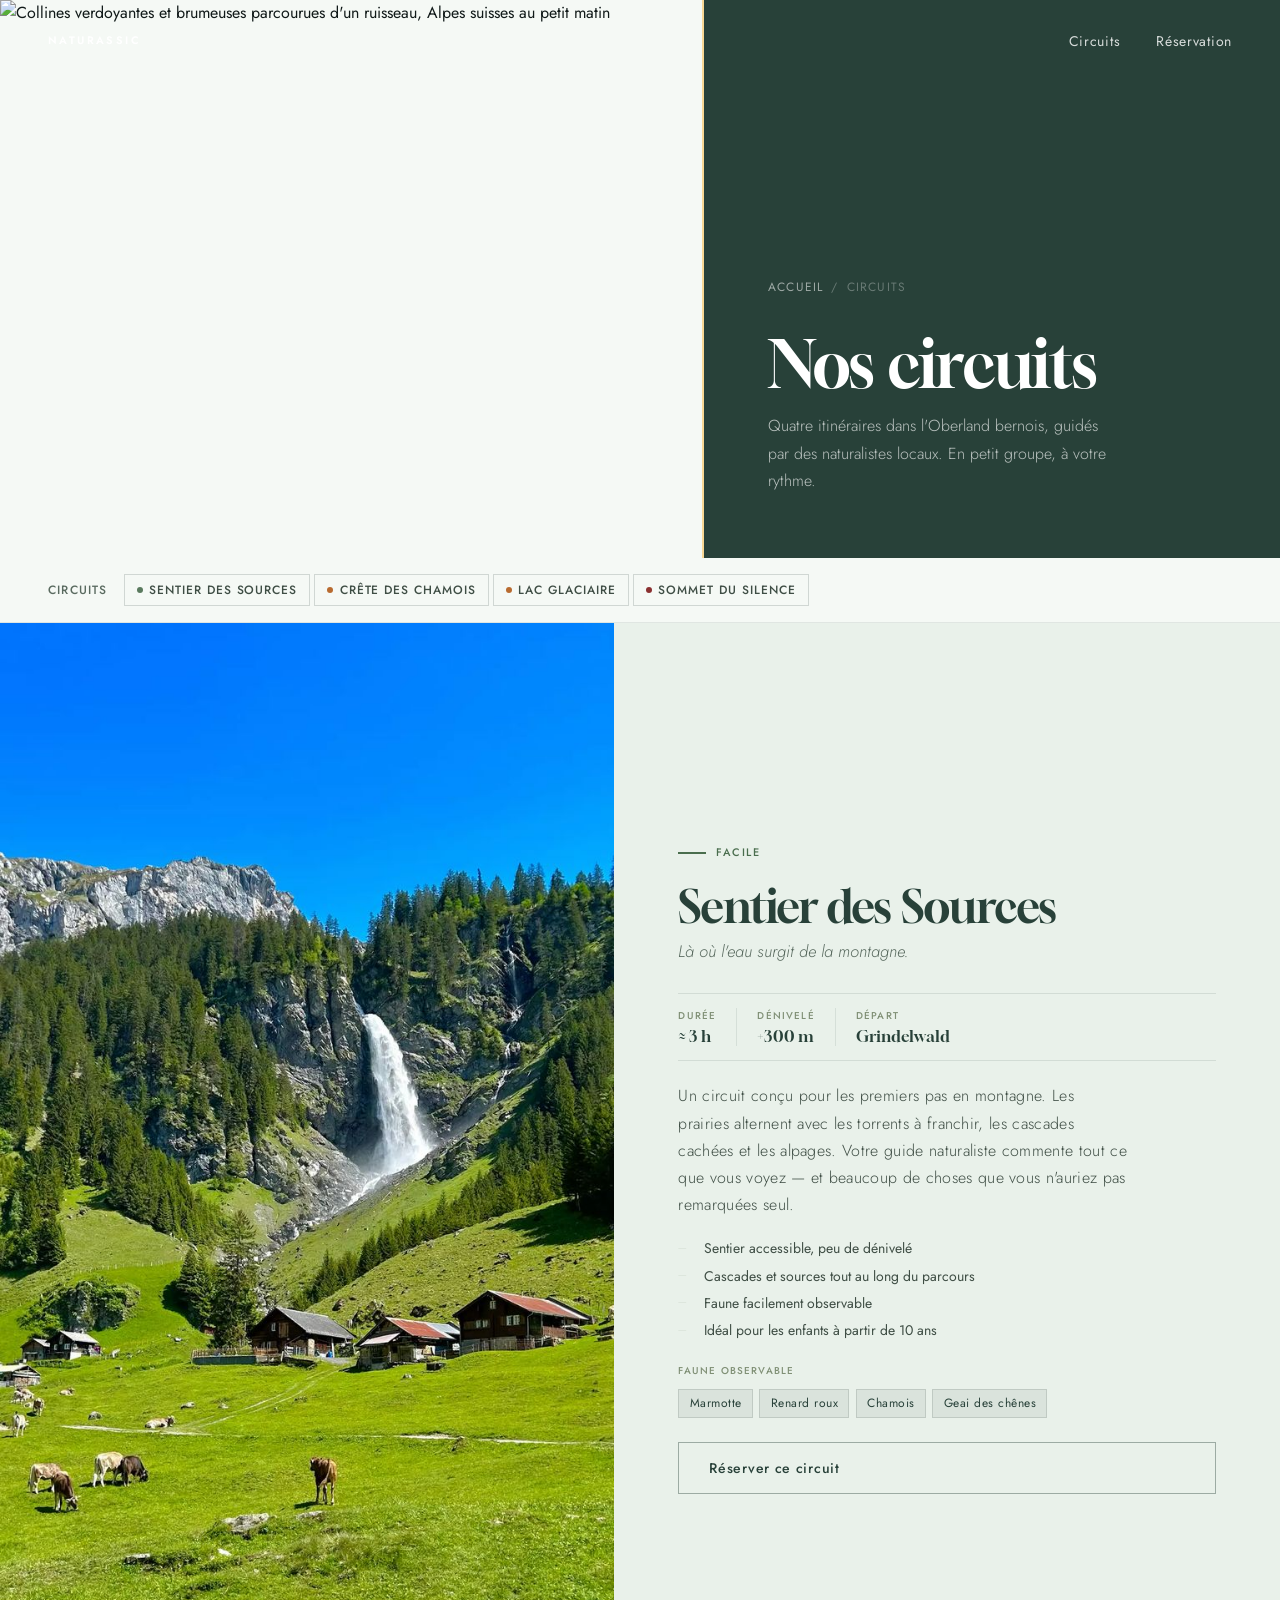
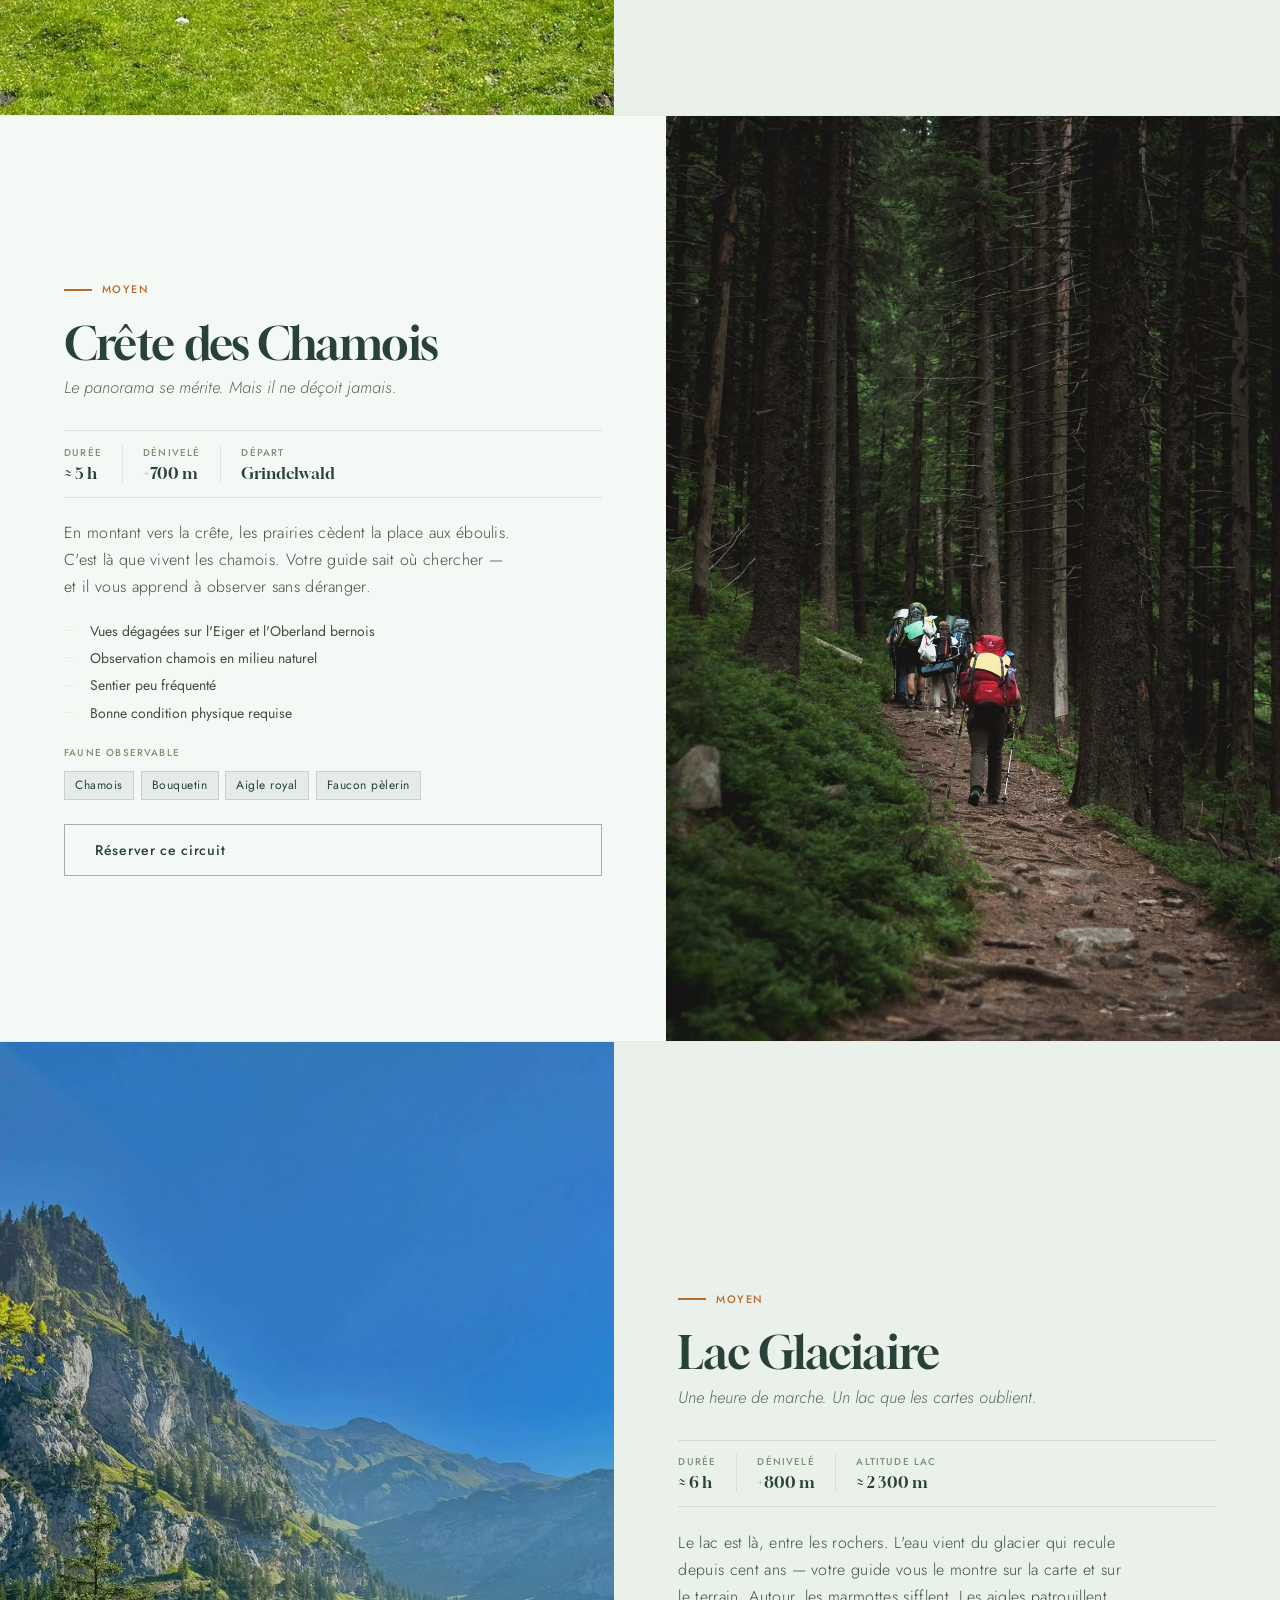
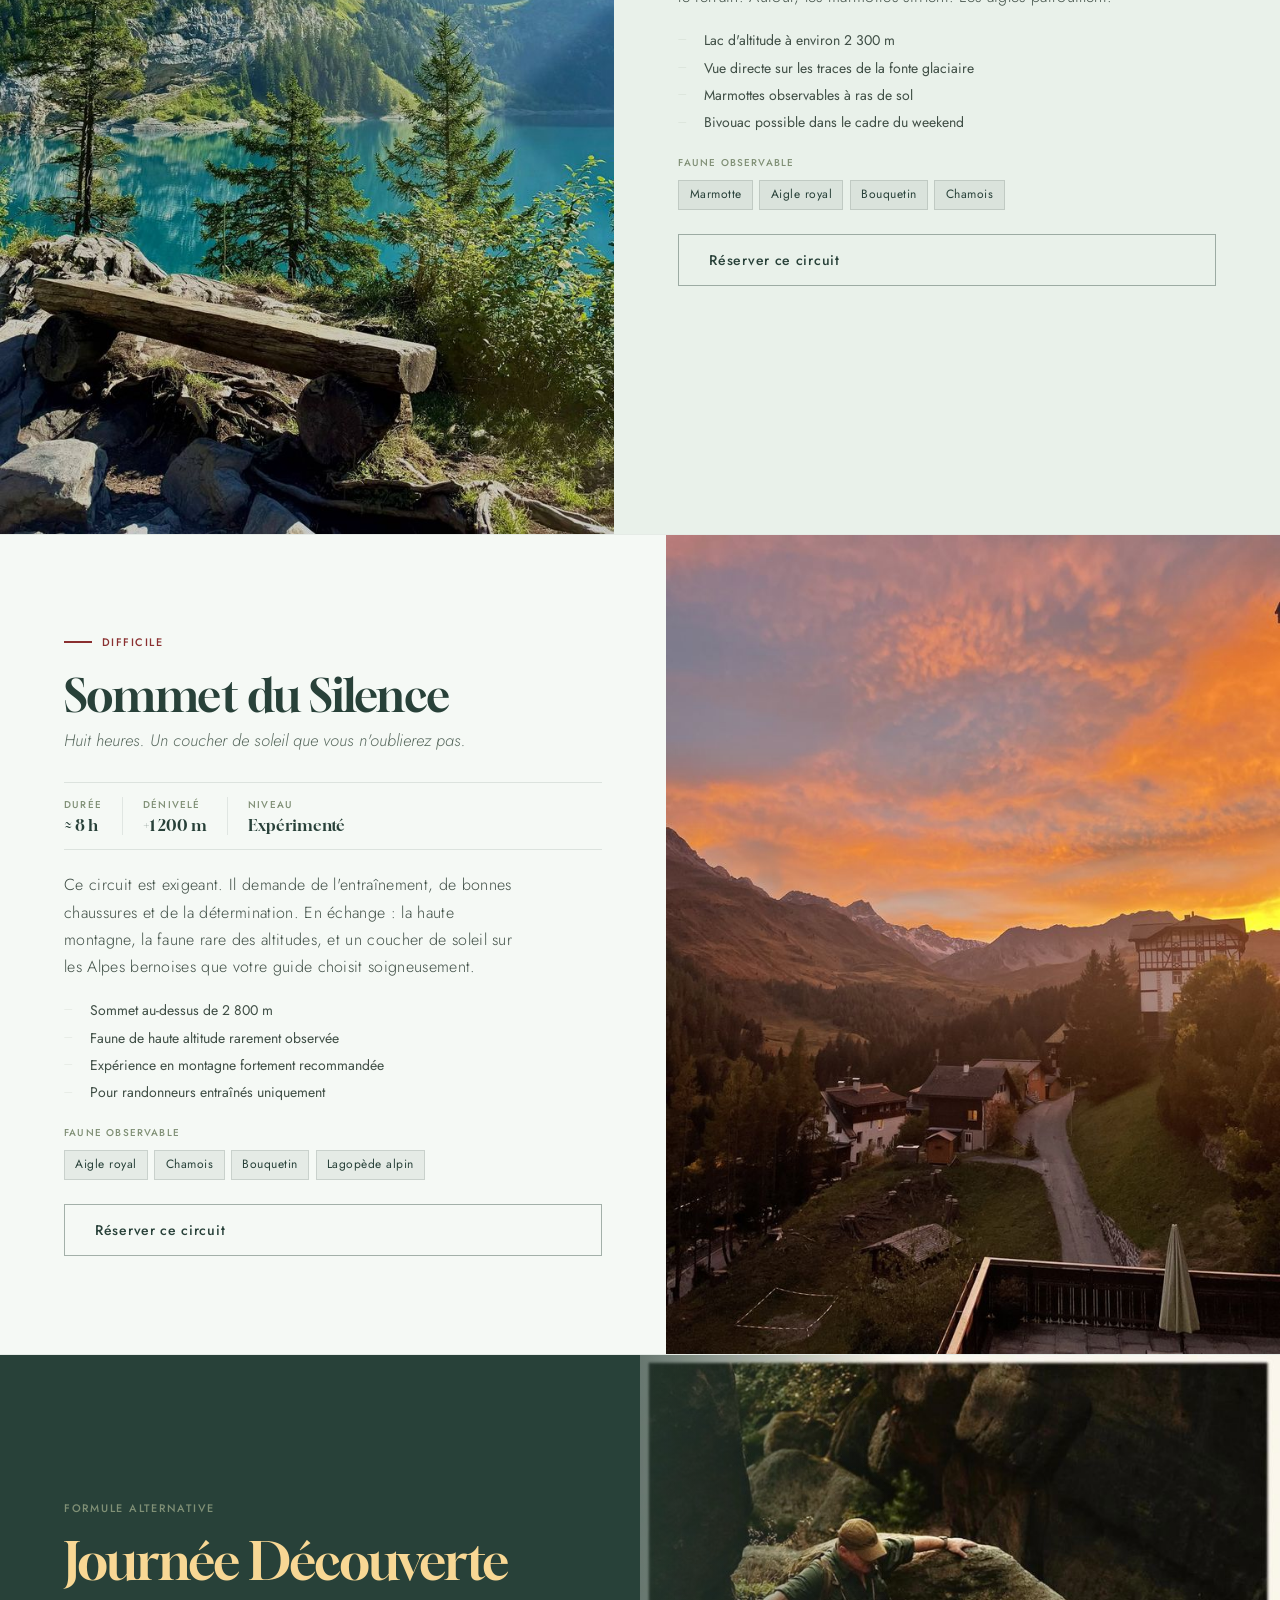
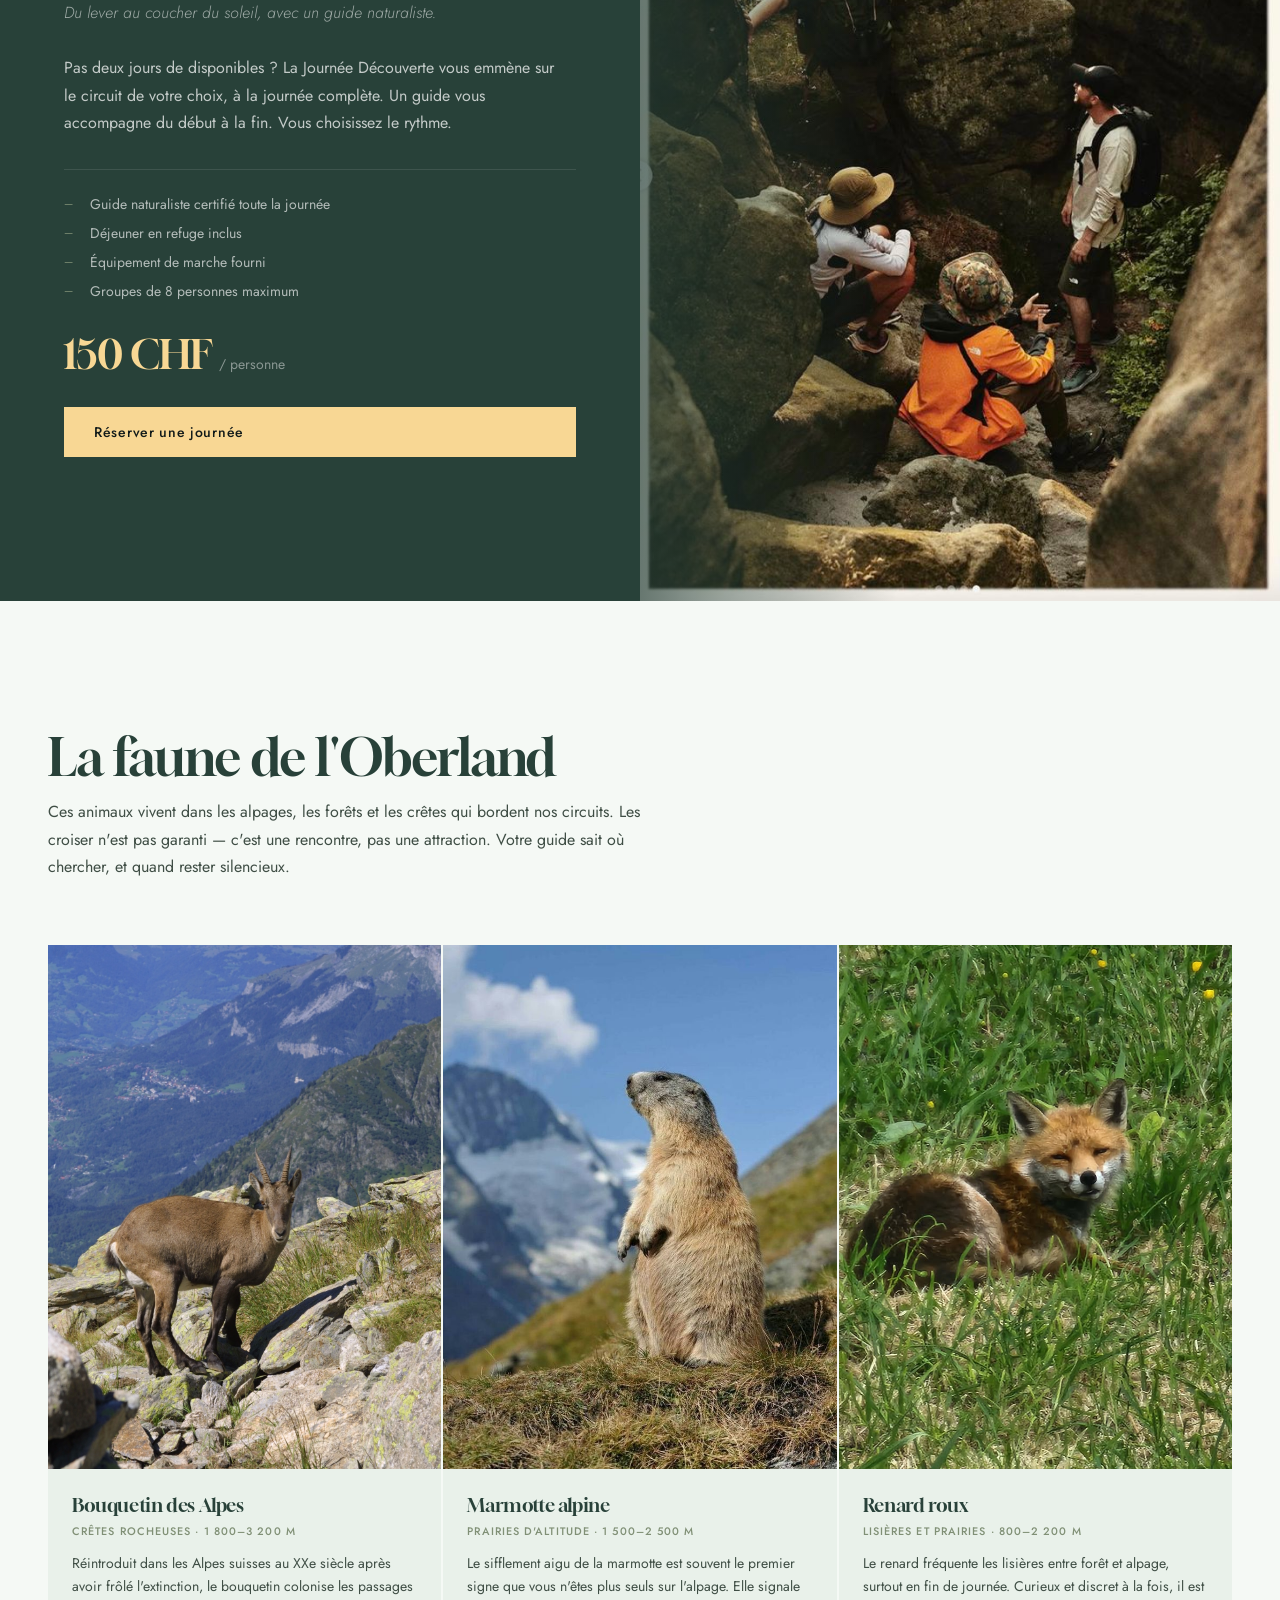
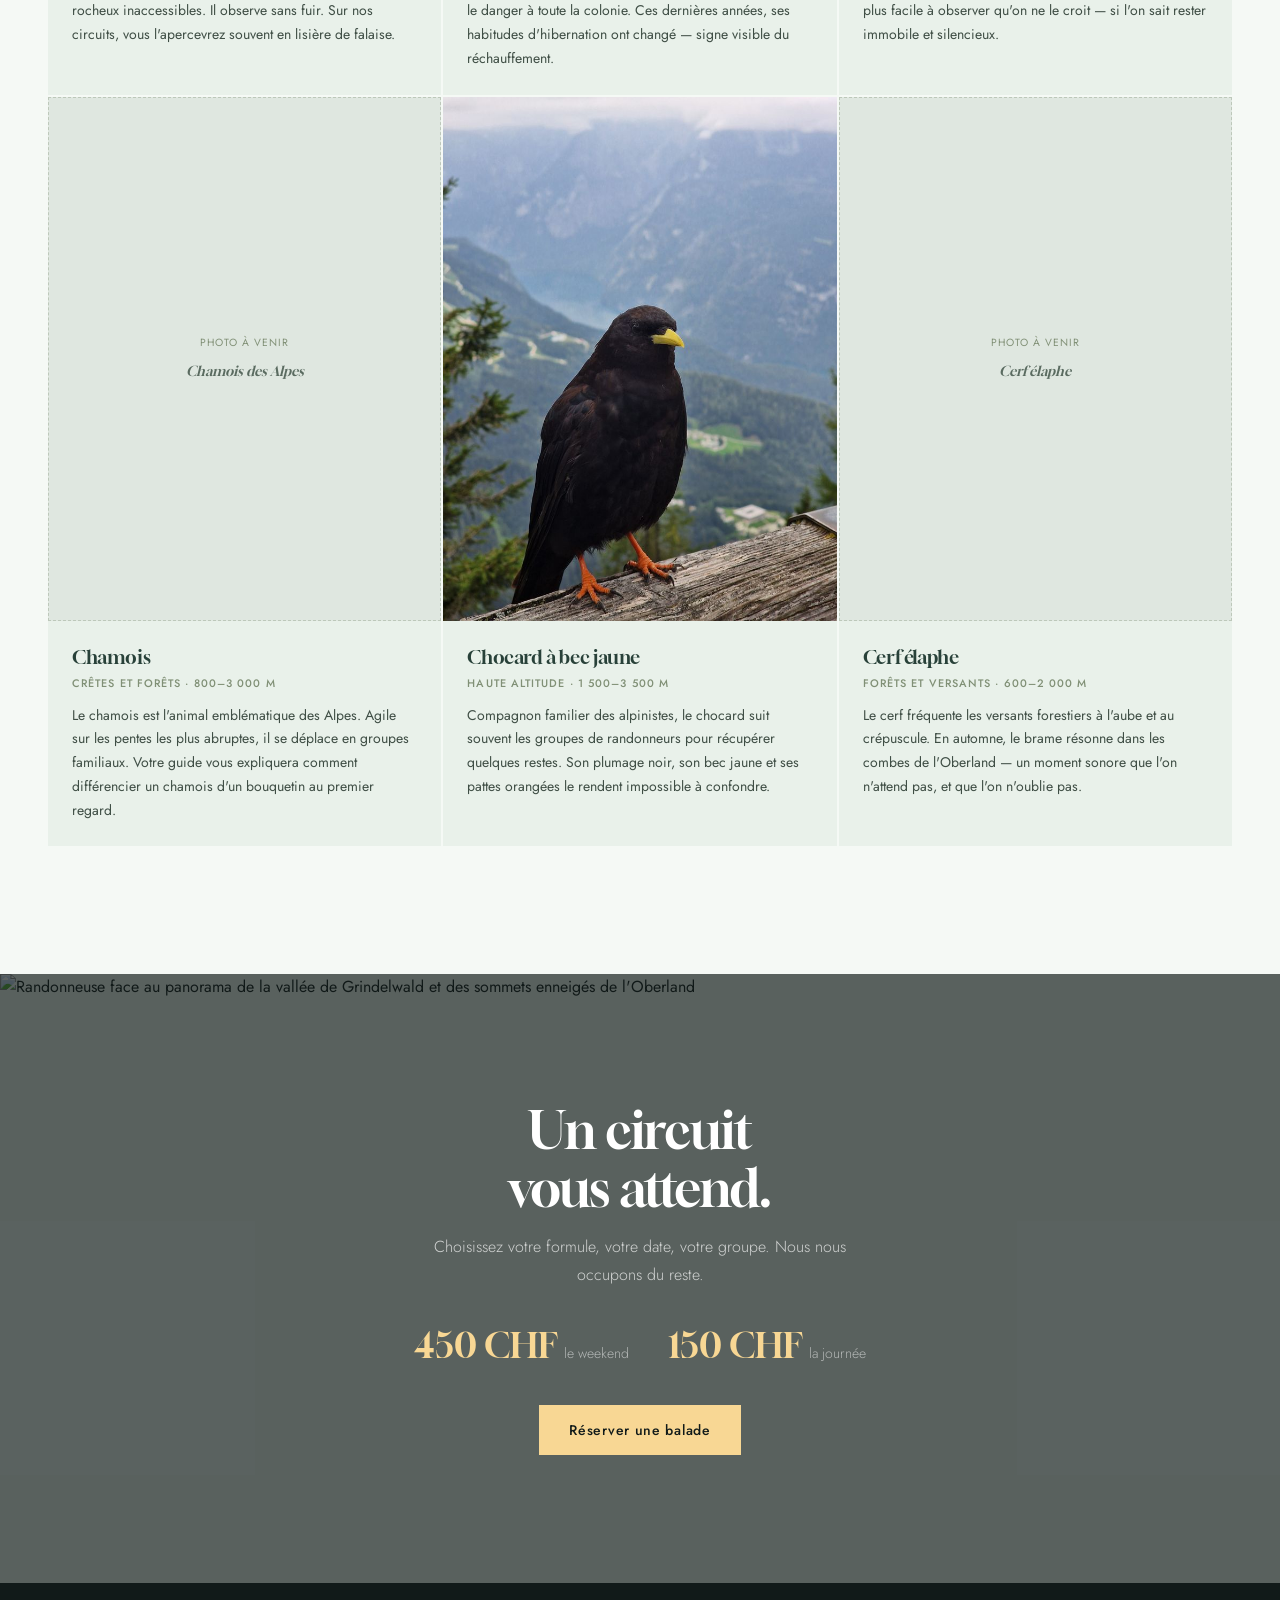
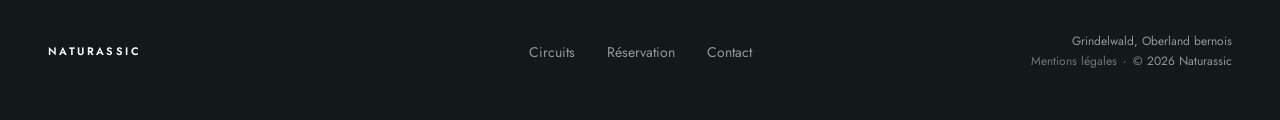
==== commit 71eb234c: "Refonte UI : suppression fondus, fusion accueil 2 blocs, timing scroll, images circuits - Hero + en-" ====
--- a/circuits.html
+++ b/circuits.html
@@ -38,13 +38,15 @@
   <section class="circuits-page-header" aria-labelledby="circuits-page-title">
 
     <div class="circuits-page-header-image">
+      <!-- Photo HD : Ilia Bronskiy, Grindelwald — Unsplash License (libre commercial).
+           Placeholder esthétique à remplacer par une vraie photo client. -->
       <img
-        src="Dossier%20images%20client%20nature%20claude/image%207.jpg"
-        alt="Trois randonneurs de dos sur un sentier alpin en direction d'un sommet enneigé et d'un glacier"
+        src="https://images.unsplash.com/photo-1756814892188-249ea06734f7?auto=format&fit=crop&w=1600&q=82"
+        alt="Collines verdoyantes et brumeuses parcourues d'un ruisseau, Alpes suisses au petit matin"
         loading="eager"
         fetchpriority="high"
-        width="800"
-        height="1200"
+        width="1600"
+        height="1067"
       >
     </div>
 
--- a/assets/css/style.css
+++ b/assets/css/style.css
@@ -182,14 +182,16 @@
   overflow: hidden;
 }
 
-/* Fondu droit vers l'emerald pour liaison douce entre les deux panneaux */
+/* Coupe nette éditoriale : filet khaki au raccord photo / panneau emerald
+   (remplace l'ancien fondu vert qui salissait l'image) */
 .hero-image-panel::after {
   content: '';
   position: absolute;
-  inset: 0;
-  background: linear-gradient(to right, transparent 65%, rgba(40,65,57,0.9) 100%);
+  top: 0; bottom: 0; right: 0;
+  width: 2px;
+  background: var(--khaki);
   pointer-events: none;
-  z-index: 1;
+  z-index: 2;
 }
 
 .hero-image {
@@ -278,6 +280,8 @@
   }
 
   .hero-image-panel::after {
+    inset: 0;
+    width: auto;
     background: rgba(17,26,25,0.62);
   }
 
@@ -829,6 +833,85 @@
 
 
 /* =========================================
+   BLOC A — QUI VOUS GUIDE (fusion propositions + guides)
+========================================= */
+.guides-section { background: var(--bg-light); }
+
+.guides-intro {
+  max-width: 60ch;
+  margin-bottom: var(--space-xl);
+}
+.guides-intro h2 { color: var(--emerald); margin-bottom: 1rem; }
+.guides-intro p  { color: var(--text-secondary); }
+
+/* Bandeau propositions en 3 colonnes — plus dense que la liste verticale */
+.propositions-list--compact {
+  display: grid;
+  grid-template-columns: repeat(3, 1fr);
+  gap: 2px;
+  border-top: none;
+  margin-bottom: var(--space-xl);
+}
+
+.propositions-list--compact .proposition-item {
+  grid-template-columns: 1fr;
+  gap: 0.7rem;
+  padding: clamp(1.75rem, 2.5vw, 2.25rem);
+  background: var(--bg-mid);
+  border-bottom: none;
+}
+
+.propositions-list--compact .proposition-label { padding-top: 0; }
+
+/* Phrase d'accroche au-dessus de la liste des guides */
+.team-lead {
+  font-family: var(--font-display);
+  font-size: clamp(1.1rem, 1.8vw, 1.4rem);
+  color: var(--emerald);
+  line-height: 1.4;
+  max-width: 34ch;
+  margin-bottom: var(--space-md);
+}
+
+
+/* =========================================
+   BLOC B — CE QUE LA MONTAGNE DIT (fusion éco + faune)
+========================================= */
+.mountain-intro {
+  max-width: 60ch;
+  margin-bottom: var(--space-xl);
+}
+.mountain-intro h2 { margin-bottom: 1rem; }
+
+/* Constats de terrain en 3 colonnes */
+.eco-points--row {
+  display: grid;
+  grid-template-columns: repeat(3, 1fr);
+  gap: clamp(2rem, 4vw, 3rem);
+  margin-bottom: var(--space-xl);
+}
+
+/* Faune dans le bloc sombre */
+.mountain-fauna {
+  padding-top: var(--space-lg);
+  border-top: 1px solid rgba(255,255,255,0.12);
+}
+
+.mountain-fauna-head {
+  max-width: 56ch;
+  margin-bottom: var(--space-lg);
+}
+
+.mountain-fauna-head h3 {
+  font-size: clamp(1.5rem, 2.5vw, 2rem);
+  margin-bottom: 0.75rem;
+}
+
+.mountain-section .fauna-animal-name { color: rgba(255,255,255,0.72); }
+.mountain-section .fauna-photo { background: rgba(255,255,255,0.06); }
+
+
+/* =========================================
    SECTION 7 — CTA FINAL
 ========================================= */
 .cta-section {
@@ -993,6 +1076,10 @@
     grid-template-columns: 180px 1fr;
   }
 
+  .propositions-list--compact { grid-template-columns: 1fr 1fr; }
+
+  .eco-points--row { grid-template-columns: 1fr; gap: 1.75rem; }
+
   .circuits-pricing {
     flex-direction: column;
     align-items: flex-start;
@@ -1013,6 +1100,8 @@
     grid-template-columns: 1fr;
     gap: 0.4rem;
   }
+
+  .propositions-list--compact { grid-template-columns: 1fr; }
 
   .footer-inner {
     grid-template-columns: 1fr;
--- a/assets/css/circuits.css
+++ b/assets/css/circuits.css
@@ -37,13 +37,15 @@
   overflow: hidden;
 }
 
+/* Coupe nette + filet khaki au raccord (remplace l'ancien fondu vert) */
 .circuits-page-header-image::after {
   content: '';
   position: absolute;
-  inset: 0;
-  background: linear-gradient(to right, transparent 65%, rgba(40,65,57,0.9) 100%);
+  top: 0; bottom: 0; right: 0;
+  width: 2px;
+  background: var(--khaki);
   pointer-events: none;
-  z-index: 1;
+  z-index: 2;
 }
 
 .circuits-page-header-image img {
@@ -143,14 +145,14 @@
 ========================================= */
 .circuit-row {
   display: grid;
-  grid-template-columns: 55fr 45fr;
-  min-height: 82vh;
+  grid-template-columns: 48fr 52fr;
+  min-height: 58vh;
   border-bottom: 1px solid rgba(40,65,57,0.08);
 }
 
 /* Inversion image/texte */
 .circuit-row--reverse {
-  grid-template-columns: 45fr 55fr;
+  grid-template-columns: 52fr 48fr;
 }
 
 .circuit-row--reverse .circuit-row-image  { order: 2; }
@@ -181,7 +183,7 @@
   display: flex;
   flex-direction: column;
   justify-content: center;
-  padding: clamp(3rem, 6vw, 7rem) clamp(2.5rem, 5vw, 5rem);
+  padding: clamp(2.25rem, 3.5vw, 4rem) clamp(2.5rem, 5vw, 5rem);
 }
 
 /* Alternance fond sur les lignes paires */
@@ -240,10 +242,10 @@
 .circuit-stats {
   display: flex;
   gap: 0;
-  margin-bottom: 1.75rem;
+  margin-bottom: 1.35rem;
   border-top: 1px solid rgba(40,65,57,0.12);
   border-bottom: 1px solid rgba(40,65,57,0.12);
-  padding: 1rem 0;
+  padding: 0.85rem 0;
 }
 
 .stat-item {
@@ -280,8 +282,8 @@
 .circuit-desc {
   font-size: var(--size-base);
   color: var(--text-secondary);
-  line-height: 1.75;
-  margin-bottom: 1.5rem;
+  line-height: 1.7;
+  margin-bottom: 1.25rem;
   max-width: 50ch;
 }
 
@@ -290,8 +292,8 @@
   list-style: none;
   display: flex;
   flex-direction: column;
-  gap: 0.45rem;
-  margin-bottom: 1.75rem;
+  gap: 0.4rem;
+  margin-bottom: 1.35rem;
 }
 
 .circuit-highlights li {
@@ -313,7 +315,7 @@
 
 /* ---- Faune observable ---- */
 .circuit-fauna-block {
-  margin-bottom: 2rem;
+  margin-bottom: 1.5rem;
 }
 
 .circuit-fauna-label {
@@ -605,6 +607,8 @@
   }
 
   .circuits-page-header-image::after {
+    inset: 0;
+    width: auto;
     background: rgba(17,26,25,0.65);
   }
 
